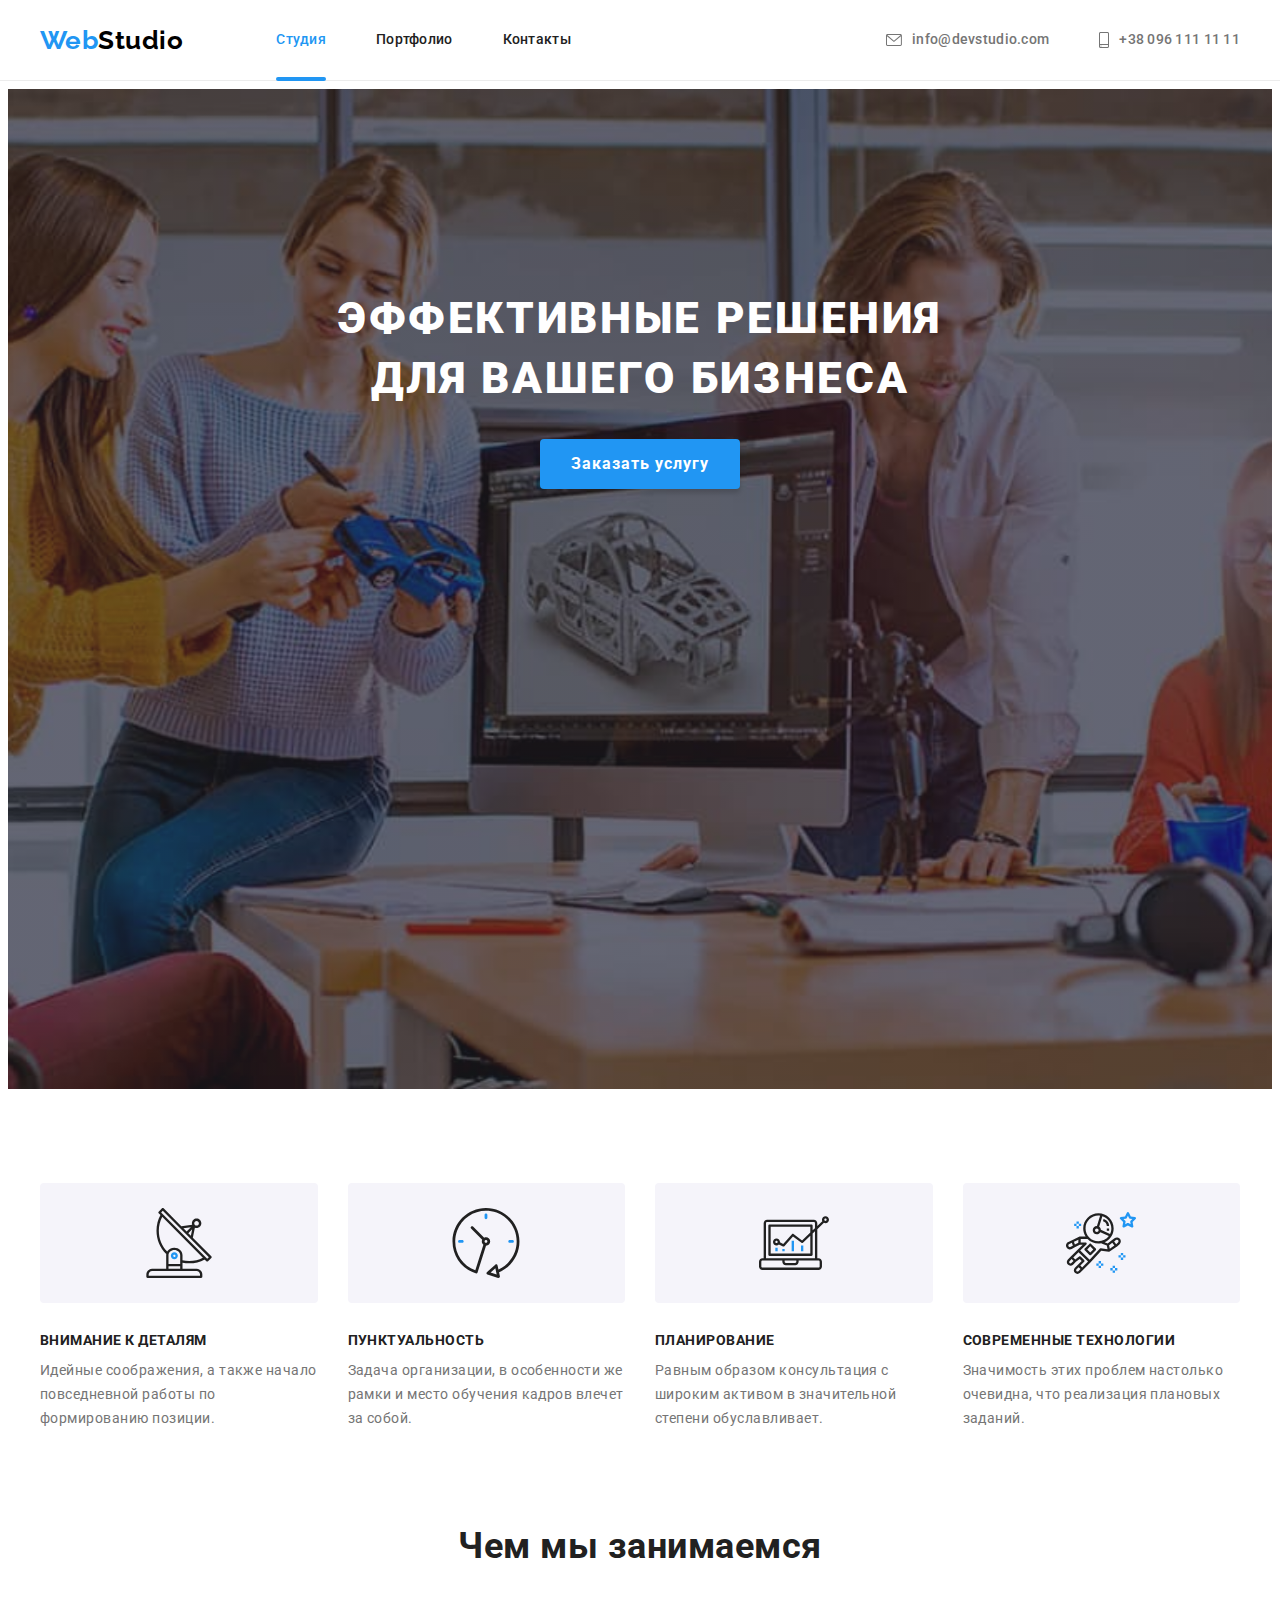
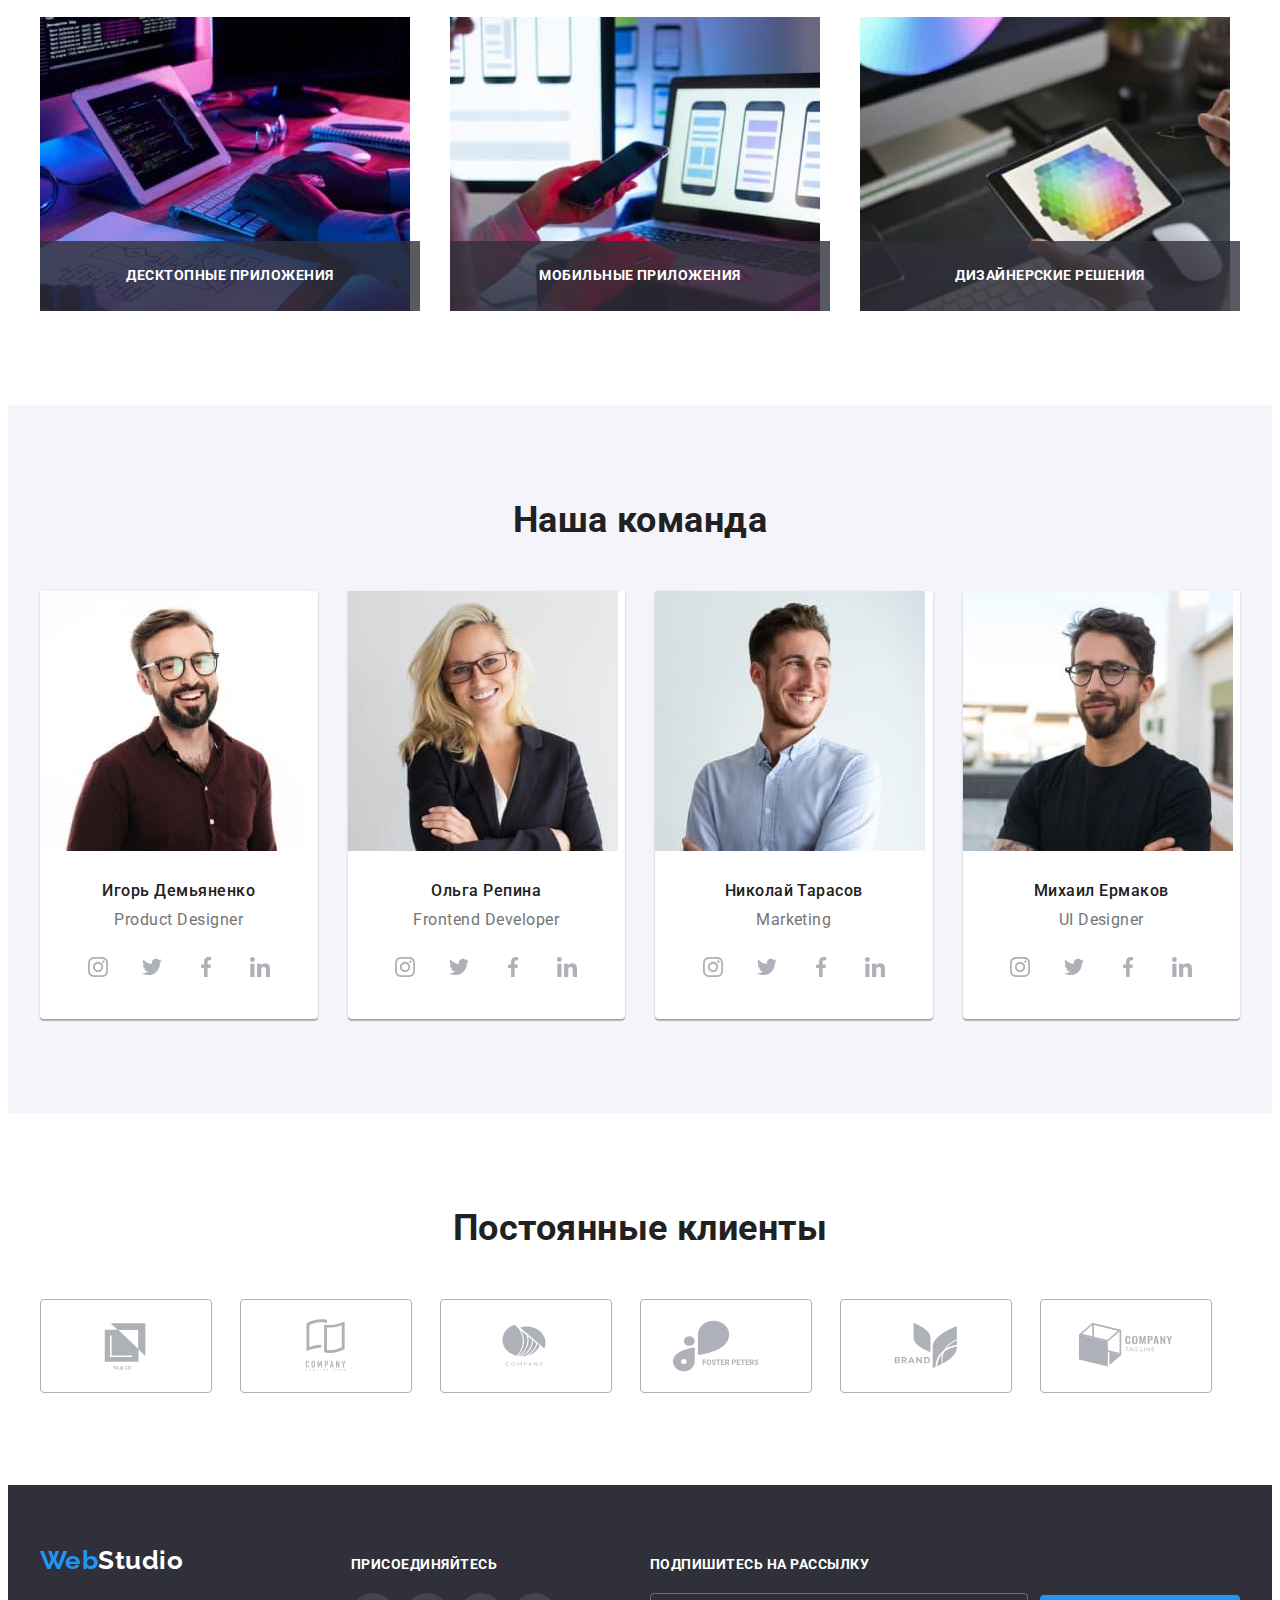
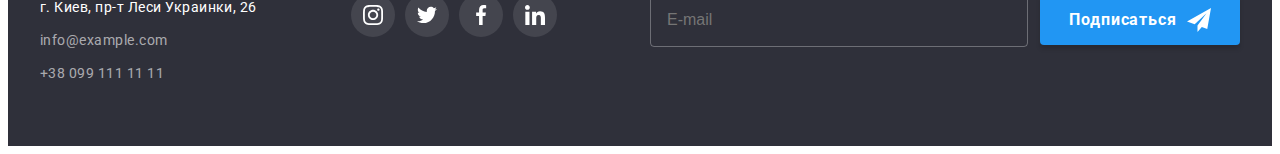
==== index.html @ c867ff80 "Копирует файлы из 6-ого ДЗ" ====
<!DOCTYPE html>
<html lang="ru">
<head>
    <meta charset="UTF-8">
    <meta http-equiv="X-UA-Compatible" content="IE=edge">
    <meta name="viewport" content="width=device-width, initial-scale=1.0">
    <title>WebStudio</title>
    <link href="https://fonts.googleapis.com/css2?family=Raleway:wght@700&family=Roboto:wght@400;500;700;900&display=swap"
        rel="stylesheet">
    <link rel="stylesheet" href="https://cdnjs.cloudflare.com/ajax/libs/modern-normalize/1.1.0/modern-normalize.min.css"
            integrity="sha512-wpPYUAdjBVSE4KJnH1VR1HeZfpl1ub8YT/NKx4PuQ5NmX2tKuGu6U/JRp5y+Y8XG2tV+wKQpNHVUX03MfMFn9Q=="
            crossorigin="anonymous" referrerpolicy="no-referrer">
    <link rel="stylesheet" href="./css/main.min.css">
    <link rel="stylesheet" href="./css/styles.css">
</head>
<body>
    <!-- шапка сайта -->
    <header class="header">
        <div class="header-container container">
        <a href="./index.html" lang="en" class="logo link">Web<span class="header-studio">Studio</span></a>
        <nav class="navigation">
            <ul class="site-nav">
                <li class="site-nav-item"><a href="" class="site-nav-link link current">Студия</a></li>
                <li class="site-nav-item"><a href="./portfolio.html" class="site-nav-link link">Портфолио</a></li>
                <li class="site-nav-item"><a href="" class="site-nav-link link">Контакты</a></li>
            </ul>
        </nav>

        <ul class="contacts">
            <li class="contact-item">
                <a href="mailto:info@devstudio.com" class="contact-link link">
                    <svg class="contact-icon" width="16" height="12px">
                        <use href="./images/icons.svg#icon-envelope"></use>
                    </svg>
                    info@devstudio.com
                </a>
            </li>
            <li class="contact-item">
                <a href="tel:+380961111111" class="contact-link link">
                    <svg class="contact-icon" width="10" height="16">
                        <use href="./images/icons.svg#icon-smartphone"></use>
                    </svg>
                    +38 096 111 11 11
                </a>
            </li>
        </ul>
        </div>
    </header>

    <!-- уникальные данные страницы -->
    <main>
        <section class="hero">
            <div class="hero-flex container">
            <h1 class="hero-title">Эффективные решения для вашего бизнеса</h1>
            <button type="button" class="hero-btn" data-modal-open>Заказать услугу</button>
        </div>
        </section>
        
        <section class="features-section section">
            <div class="container">
            <h2 class="section-title visually-hidden">Особенности</h2>
            <ul class="features">
                <li class="feature-item">
                    <div class="feature-icon">
                    <svg width="70" height="70">
                        <use href="./images/icons.svg#icon-antenna"></use>
                    </svg>
                    </div>
                    <h3 class="feature-title">Внимание к деталям</h3>
                    <p class="feature-desc">Идейные соображения, а также начало повседневной работы по формированию позиции.</p>
                </li>
                <li class="feature-item">
                    <div class="feature-icon">
                    <svg width="70" height="70">
                        <use href="./images/icons.svg#icon-clock"></use>
                    </svg>
                    </div>
                    <h3 class="feature-title">Пунктуальность</h3>
                    <p class="feature-desc">Задача организации, в особенности же рамки и место обучения кадров влечет за собой.</p>
                </li>
                <li class="feature-item">
                    <div class="feature-icon">
                    <svg width="70" height="70">
                        <use href="./images/icons.svg#icon-diagram"></use>
                    </svg>
                    </div>
                    <h3 class="feature-title">Планирование</h3>
                    <p class="feature-desc">Равным образом консультация с широким активом в значительной степени обуславливает.</p>
                </li>
                <li class="feature-item">
                    <div class="feature-icon">
                    <svg width="70" height="70">
                        <use href="./images/icons.svg#icon-astronaut"></use>
                    </svg>
                    </div>
                    <h3 class="feature-title">Современные технологии</h3>
                    <p class="feature-desc">Значимость этих проблем настолько очевидна, что реализация плановых заданий.</p>
                </li>
            </ul>
            </div>
        </section>

        <section class="section">
            <div class="container">
            <h2 class="section-title">Чем мы занимаемся</h2>
            <ul class="works">
                <li class="work-item">
                    <img src="./images/box_1.jpg" alt="Руки на клавиатуре перед планшетом" width="370">
                    <div class="work-label">
                        <h3 class="work-title">Десктопные приложения</h3>
                    </div>
                </li>
                <li class="work-item">
                    <img src="./images/box_2.jpg" alt="В левой руке смартфон, правая рука - на тачпаде ноутбука. На экране ноутбука макеты смартфонов" width="370">
                    <div class="work-label">
                        <h3 class="work-title">Мобильные приложения</h3>
                    </div>
                </li>
                <li class="work-item">
                    <img src="./images/box_3.jpg" alt="В левой руке планшет, в правой маркер, руки находятся над компьютерным столом" width="370">
                    <div class="work-label">
                        <h3 class="work-title">Дизайнерские решения</h3>
                    </div>
                </li>
            </ul>
            </div>
        </section>

        <section class="section team">
            <div class="container">
            <h2 class="section-title">Наша команда</h2>
            <ul class="members">
                <li class="member-item">
                    <img src="./images/team_1.jpg" alt="Мужчина-шатен с бородой и в очках улыбается" width="270" class="member-image">
                    <div class="member-content">
                        <h3 class="member-title">Игорь Демьяненко</h3>
                        <p lang="en" class="member-desc">Product Designer</p>
                        <ul class="member-item-list  social-list">
                            <li class="social-item">
                                <a href="" class="social-link member link">
                                    <svg class="social-icon member" width="20" height="20">
                                        <use href="./images/icons.svg#icon-instagram"></use>
                                    </svg>
                                </a>
                            </li>
                            <li class="social-item">
                                <a href="" class="social-link member link">
                                    <svg class="social-icon member" width="20" height="20">
                                        <use href="./images/icons.svg#icon-twitter"></use>
                                    </svg>
                                </a>
                            </li>
                            <li class="social-item">
                                <a href="" class="social-link member link">
                                    <svg class="social-icon member" width="20" height="20">
                                        <use href="./images/icons.svg#icon-facebook"></use>
                                    </svg>
                                </a>
                            </li>
                            <li class="social-item">
                                <a href="" class="social-link member link">
                                    <svg class="social-icon member" width="20" height="20">
                                        <use href="./images/icons.svg#icon-linkedin"></use>
                                    </svg>
                                </a>
                            </li>
                        </ul>
                    </div>
                </li>
                <li class="member-item">
                    <img src="./images/team_2.jpg" alt="Женщина-блондинка в очках улыбается" width="270" class="member-image">
                    <div class="member-content">
                        <h3 class="member-title">Ольга Репина</h3>
                        <p lang="en" class="member-desc">Frontend Developer</p>
                        <ul class="member-item-list  social-list">
                            <li class="social-item">
                                <a href="" class="social-link member link">
                                    <svg class="social-icon member" width="20" height="20">
                                        <use href="./images/icons.svg#icon-instagram"></use>
                                    </svg>
                                </a>
                            </li>
                            <li class="social-item">
                                <a href="" class="social-link member link">
                                    <svg class="social-icon member" width="20" height="20">
                                        <use href="./images/icons.svg#icon-twitter"></use>
                                    </svg>
                                </a>
                            </li>
                            <li class="social-item">
                                <a href="" class="social-link member link">
                                    <svg class="social-icon member" width="20" height="20">
                                        <use href="./images/icons.svg#icon-facebook"></use>
                                    </svg>
                                </a>
                            </li>
                            <li class="social-item">
                                <a href="" class="social-link member link">
                                    <svg class="social-icon member" width="20" height="20">
                                        <use href="./images/icons.svg#icon-linkedin"></use>
                                    </svg>
                                </a>
                            </li>
                        </ul>
                    </div>
                </li>
                <li class="member-item">
                    <img src="./images/team_3.jpg" alt="Мужчина-шатен улыбается, смотрит в сторону" width="270" class="member-image">
                    <div class="member-content">
                        <h3 class="member-title">Николай Тарасов</h3>
                        <p lang="en" class="member-desc">Marketing</p>
                        <ul class="member-item-list  social-list">
                            <li class="social-item">
                                <a href="" class="social-link member link">
                                    <svg class="social-icon member" width="20" height="20">
                                        <use href="./images/icons.svg#icon-instagram"></use>
                                    </svg>
                                </a>
                            </li>
                            <li class="social-item">
                                <a href="" class="social-link member link">
                                    <svg class="social-icon member" width="20" height="20">
                                        <use href="./images/icons.svg#icon-twitter"></use>
                                    </svg>
                                </a>
                            </li>
                            <li class="social-item">
                                <a href="" class="social-link member link">
                                    <svg class="social-icon member" width="20" height="20">
                                        <use href="./images/icons.svg#icon-facebook"></use>
                                    </svg>
                                </a>
                            </li>
                            <li class="social-item">
                                <a href="" class="social-link member link">
                                    <svg class="social-icon member" width="20" height="20">
                                        <use href="./images/icons.svg#icon-linkedin"></use>
                                    </svg>
                                </a>
                            </li>
                        </ul>
                    </div>
                </li>
                <li class="member-item">
                    <img src="./images/team_4.jpg" alt="Мужчина-брюнет с бородой и в очках улыбается" width="270" class="member-image">
                    <div class="member-content">
                        <h3 class="member-title">Михаил Ермаков</h3>
                        <p lang="en" class="member-desc">UI Designer</p>
                        <ul class="member-item-list  social-list">
                            <li class="social-item">
                                <a href="" class="social-link member link">
                                    <svg class="social-icon member" width="20" height="20">
                                        <use href="./images/icons.svg#icon-instagram"></use>
                                    </svg>
                                </a>
                            </li>
                            <li class="social-item">
                                <a href="" class="social-link member link">
                                    <svg class="social-icon member" width="20" height="20">
                                        <use href="./images/icons.svg#icon-twitter"></use>
                                    </svg>
                                </a>
                            </li>
                            <li class="social-item">
                                <a href="" class="social-link member link">
                                    <svg class="social-icon member" width="20" height="20">
                                        <use href="./images/icons.svg#icon-facebook"></use>
                                    </svg>
                                </a>
                            </li>
                            <li class="social-item">
                                <a href="" class="social-link member link">
                                    <svg class="social-icon member" width="20" height="20">
                                        <use href="./images/icons.svg#icon-linkedin"></use>
                                    </svg>
                                </a>
                            </li>
                        </ul>
                    </div>
                </li>
            </ul>
            </div>
        </section>

        <section class="section">
            <div class="container">
                <h2 class="section-title">Постоянные клиенты</h2>
                <ul class="clients">
                    <li class="client-item">
                        <a href="" class="client-link">
                            <svg class="client-icon" width="106" height="60">
                                <use href="./images/icons.svg#icon-client1"></use>
                            </svg>
                        </a>
                    </li>
                    <li class="client-item">
                        <a href="" class="client-link">
                            <svg class="client-icon" width="106" height="60">
                                <use href="./images/icons.svg#icon-client2"></use>
                            </svg>
                        </a>
                    </li>
                    <li class="client-item">
                        <a href="" class="client-link">
                            <svg class="client-icon" width="106" height="60">
                                <use href="./images/icons.svg#icon-client3"></use>
                            </svg>
                        </a>
                    </li>
                    <li class="client-item">
                        <a href="" class="client-link">
                            <svg class="client-icon" width="106" height="60">
                                <use href="./images/icons.svg#icon-client4"></use>
                            </svg>
                        </a>
                    </li>
                    <li class="client-item">
                        <a href="" class="client-link">
                            <svg class="client-icon" width="106" height="60">
                                <use href="./images/icons.svg#icon-client5"></use>
                            </svg>
                        </a>
                    </li>
                    <li class="client-item">
                        <a href="" class="client-link">
                            <svg class="client-icon" width="106" height="60">
                                <use href="./images/icons.svg#icon-client6"></use>
                            </svg>
                        </a>
                    </li>
    
                 </ul>
             </div>
        </section>
    </main>
    
    <!-- подвал сайта -->
    <footer>
        <div class="footer-container container">
            <div class="footer-block footer-address">
                <a href="./index.html" lang="en" class="logo link">Web<span class="footer-studio">Studio</span></a>
                <address class="address">
                    <ul class="address-list">
                        <li class="address-item"><a href="https://goo.gl/maps/fksLgXk4oVLqper47" class="address-map link">г. Киев, пр-т Леси Украинки, 26</a></li>
                        <li class="address-item"><a href="mailto:info@example.com" class="address-link link">info@example.com</a></li>
                        <li class="address-item"><a href="tel:+380991111111" class="address-link link">+38 099 111 11 11</a></li>
                    </ul>
                </address>
            </div>
            <div class="footer-block footer-social">
                <h3 class="footer-social-title">Присоединяйтесь</h3>
                <ul class="footer-list  social-list">
                    <li class="social-item">
                        <a href="" class="social-link footer link">
                            <svg class="social-icon footer" width="20" height="20">
                                <use href="./images/icons.svg#icon-instagram"></use>
                            </svg>
                        </a>
                    </li>
                    <li class="social-item">
                        <a href="" class="social-link footer link">
                            <svg class="social-icon footer" width="20" height="20">
                                <use href="./images/icons.svg#icon-twitter"></use>
                            </svg>
                        </a>
                    </li>
                    <li class="social-item">
                        <a href="" class="social-link footer link">
                            <svg class="social-icon footer" width="20" height="20">
                                <use href="./images/icons.svg#icon-facebook"></use>
                            </svg>
                        </a>
                    </li>
                    <li class="social-item">
                        <a href="" class="social-link footer link">
                            <svg class="social-icon footer" width="20" height="20">
                                <use href="./images/icons.svg#icon-linkedin"></use>
                            </svg>
                        </a>
                    </li>
                </ul>
            </div>
            <div class="footer-block footer-subscription">
                <h3 class="footer-social-title">Подпишитесь на рассылку</h3>
                <form class="footer-form" autocomplete="off">
                    <div class="form-email">
                        <input
                            type="email" 
                            class="form-input" 
                            name="email"
                            id="email"
                            placeholder="E-mail"
                            pattern="[a-z0-9._%+-]+@[a-z0-9.-]+\.[a-z]{2,}$"
                            title="Пример правильного адреса электронной почты: email@mail.com"
                            required
                        >
                        <label for="email" class="form-label visually-hidden">E-mail</label>
                    </div>
                    <button type="submit" class="subscription-btn">
                        <div class="subscription-data">
                            Подписаться
                            <svg class="subscription-icon footer" width="24" height="24">
                                <use href="./images/icons.svg#icon-send"></use>
                            </svg>
                        </div>
                    </button>
                </form>
            </div>
        </div>
    </footer>

<!-- модальное окно -->
    <div class="backdrop is-hidden" data-modal>
        <div class="modal">
            <button type="button" class="close-btn" data-modal-close>
                <svg class="close-icon" width="18" height="18">
                    <use href="./images/icons.svg#icon-close"></use>
                </svg>
            </button>
            <h3 class="modal-title">Оставьте свои данные, мы вам перезвоним</h3>
            <form class="modal-form" autocomplete="on">
                <div class="modal-field">
                    <input
                        type="text"
                        class="modal-input"
                        name="modal-name"
                        id="modal-name"
                        required
                    >
                    <label for="modal-name" class="modal-label">Имя</label>
                    <svg class="modal-icon" width="18" height="18">
                        <use href="./images/icons.svg#icon-form-person"></use>
                    </svg>
                </div>
                <div class="modal-field">
                    <input
                        type="tel"
                        class="modal-input"
                        name="modal-tel"
                        id="modal-tel"
                        minlength="10"
                        required
                        >
                    <label for="modal-tel" class="modal-label">Телефон</label>
                    <svg class="modal-icon" width="18" height="18">
                        <use href="./images/icons.svg#icon-form-phone"></use>
                    </svg>
                </div>
                <div class="modal-field">
                    <input
                        type="email"
                        class="modal-input"
                        name="modal-email"
                        id="modal-email"
                        pattern="[a-z0-9._%+-]+@[a-z0-9.-]+\.[a-z]{2,}$"
                        title="Пример правильного адреса электронной почты: email@mail.com"
                        required
                        >
                    <label for="modal-email" class="modal-label">Почта</label>
                    <svg class="modal-icon" width="18" height="18">
                        <use href="./images/icons.svg#icon-form-email"></use>
                    </svg>
                </div>
                <div class="modal-field">
                    <textarea
                        class="modal-input comment"
                        name="modal-comment"
                        id="modal-comment"
                        placeholder="Введите текст"
                        ></textarea>
                    <label for="modal-comment" class="modal-label">Комментарий</label>
                </div>
                <div class="modal-agreement">
                    <label for="modal-checkbox" class="modal-checkbox-label">
                        <input
                            type="checkbox"
                            class="modal-checkbox visually-hidden"
                            name="agreement-for-subscription"
                            id="modal-checkbox"
                            value="yes"
                            required
                        >
                        <svg class="modal-checkbox-icon" width="16" height="15">
                            <use href="./images/icons.svg#icon-checkbox"></use>
                        </svg>
                        <p>Соглашаюсь с рассылкой и принимаю <a href="" class="agreement-link">Условия договора</a></p>
                    </label>                   
                </div>
                <button type="submit" class="modal-btn">
                        Отправить
                </button>
            </form>
        </div>
    </div>

<!-- скрипт модального окна -->
    <script src="./js/modal.js"></script>

<!-- скрипт хэдэра -->
    <script>
        const { height: pageHeaderHeight } = document
                .querySelector(".header")
                .getBoundingClientRect();

            document.body.style.paddingTop = `${pageHeaderHeight}px`;
    </script>

<!-- скрипт для форм -->
    <script>
        (() => {
            document
            .querySelector('.js-speaker-form')
            .addEventListener('submit', e => {
                e.preventDefault();

                new FormData(e.currentTarget).forEach((value, name) =>
                console.log(`${name}: ${value}`),
                );
            });
        })();
    </script>
</body>
</html>
---- css/main.min.css ----
.visually-hidden{position:absolute;width:1px;height:1px;margin:-1px;padding:0;overflow:hidden;border:0;clip:rect(0 0 0 0)}
/*# sourceMappingURL=main.min.css.map */
---- css/styles.css ----
:root {
  --primary-text-color: #757575;
  --title-text-color: #212121;
  --accent-color: #2196f3;
  --primary-bg-color: #fff;
  --footer-bg-color: #2f303a;
  --footer-contacts-color: rgba(255, 255, 255, 0.6);
  --logo-studio-header-color: #000;
  --secondary-bg-color: #f5f4fa;
  --border-color: #ececec;
  --border-portfolio: #eeeeee;
  --hero-overlay-color: rgba(47, 48, 58, 0.4);
  --footer-social-bg-color: rgba(255, 255, 255, 0.1);
  --team-social-icon-color: #afb1b8;
  --project-overlay-color: rgba(33, 150, 243, 0.9);
  --work-overlay-color: rgba(47, 48, 58, 0.8);
  --backdrop-color: rgba(0, 0, 0, 0.2);
  --modal-btn-hover: #188ce8;
  --main-margin: 30px;
  --secondary-margin: 50px;
  --main-title-size: 16px;
  --main-text-size: 14px;
  --small-margin: 10px;
  --main-border-radius: 4px;
  --timing-function: cubic-bezier(0.4, 0, 0.2, 1);
}

body {
  padding-top: 80px;
  font-family: "Roboto", sans-serif;
  letter-spacing: 0.03em;
  color: var(--primary-text-color);
  background-color: var(--primary-bg-color);
}

img {
  display: block;
  max-width: 100%;
  height: auto;
}

p,
h1,
h2,
h3,
h4,
h5,
h6 {
  margin: 0;
}

ul {
  margin: 0;
  padding-left: 0;
  list-style: none;
}

input {
  outline: none;
}

/* общие особенности */

.container {
  width: 1200px;
  padding: 0 15px;
  margin: 0 auto;
}

.section {
  padding-top: 94px;
  padding-bottom: 94px;
}

.link {
  text-decoration: none;
  transition: color 250ms var(--timing-function);
}

.link:hover,
.link:focus {
  color: var(--accent-color);
}

/* .visually-hidden {
  position: absolute;
  width: 1px;
  height: 1px;
  margin: -1px;
  padding: 0;
  overflow: hidden;
  border: 0;
  clip: rect(0 0 0 0);
} */

/* шапка */

.header {
  position: fixed;
  z-index: 1;
  width: 100%;
  top: 0;
  left: 0;
  min-height: 80px;
  border-bottom: 1px solid var(--border-color);

  background-color: var(--primary-bg-color);
}

.header-container {
  display: flex;
  align-items: center;
}

/* логотип */

.logo {
  font-family: "Raleway", sans-serif;
  font-weight: 700;
  font-size: 26px;
  line-height: 1.19;
  color: var(--accent-color);
}

.header-studio {
  color: var(--logo-studio-header-color);
}

.footer-studio {
  color: var(--primary-bg-color);
}

/* навигация сайта и контакты в шапке */

.navigation {
  margin-left: 93px;
}

.site-nav {
  display: flex;
  align-items: center;
}

.contacts {
  display: flex;
  align-items: center;
  margin-left: auto;
}

.site-nav-item:not(:last-child),
.contact-item:not(:last-child) {
  margin-right: var(--secondary-margin);
}

.site-nav-link,
.contact-link {
  display: block;
  padding-top: 32px;
  padding-bottom: 32px;

  font-weight: 500;
  font-size: var(--main-text-size);
  line-height: 1.14;
  letter-spacing: 0.02em;
}

.site-nav-link {
  color: var(--title-text-color);

  position: relative;
}

.site-nav-link.current {
  color: var(--accent-color);
}

.site-nav-link.current::after {
  content: "";

  position: absolute;
  left: 0;
  bottom: -1px;

  display: block;
  width: 100%;
  height: 4px;
  background-color: var(--accent-color);
  border-radius: 2px;
}

.contact-link {
  display: flex;
  align-items: center;
  justify-content: center;
  width: 100%;
  height: 100%;
  color: var(--primary-text-color);
}

.contact-icon {
  fill: var(--primary-text-color);
  margin-right: var(--small-margin);
  transition: fill 250ms var(--timing-function);
}

.contact-link:hover .contact-icon,
.contact-link:focus .contact-icon {
  fill: var(--accent-color);
}

/* главная страница */
/* герой */

.hero {
  margin: 0 auto;
  padding-top: 200px;
  padding-bottom: 200px;
  max-width: 1600px;
  min-height: 600px;
  background-image: linear-gradient(
      rgba(47, 48, 58, 0.4),
      rgba(47, 48, 58, 0.4)
    ),
    url("../images/hero-image.jpg");
  background-repeat: no-repeat;
  background-position: center;
  background-size: cover;
  background-color: var(--footer-bg-color);
}

.hero-flex {
  display: flex;
  flex-direction: column;
  align-items: center;
}

.hero-title {
  margin: 0 auto;

  font-weight: 900;
  font-size: 44px;
  line-height: 1.36;
  text-align: center;
  letter-spacing: 0.06em;
  text-transform: uppercase;
  max-width: 696px;

  color: var(--primary-bg-color);
}

.hero-btn,
.subscription-btn,
.modal-btn {
  width: 200px;
  height: var(--secondary-margin);

  font-family: inherit;
  font-weight: 700;
  font-size: var(--main-title-size);
  line-height: 1.87;
  letter-spacing: 0.06em;

  color: var(--primary-bg-color);
  background-color: var(--accent-color);
  border-color: transparent;
  box-shadow: 0px 4px 4px rgba(0, 0, 0, 0.15);
  border-radius: var(--main-border-radius);

  cursor: pointer;
  transition: color 250ms var(--timing-function),
    background-color 250ms var(--timing-function);
}

.hero-btn {
  margin-top: var(--main-margin);
}

.hero-btn:hover,
.hero-btn:focus,
.subscription-btn:hover,
.subscription-btn:focus {
  color: var(--accent-color);
  background-color: var(--primary-bg-color);
}

/* общее в секциях */

.section-title,
.feature-title,
.member-title {
  color: var(--title-text-color);
}

.section-title,
.member-title,
.member-desc {
  text-align: center;
}

.section-title {
  margin-bottom: var(--secondary-margin);

  font-weight: 700;
  font-size: 36px;
  line-height: 1.17;
}

.feature-title,
.work-title,
.footer-social-title {
  font-weight: 700;
  font-size: var(--main-text-size);
  line-height: 1.14;
  text-transform: uppercase;
}

/* секция - особенности */

.features-section {
  padding-bottom: 0px;
}

.features {
  display: flex;
  margin-left: calc(-1 * var(--main-margin));
}

.feature-item {
  flex-basis: calc(100% / 4 - var(--main-margin));
  margin-left: var(--main-margin);
}

.feature-icon {
  display: flex;
  align-items: center;
  justify-content: center;
  height: 120px;
  background-color: var(--secondary-bg-color);
  border-radius: var(--main-border-radius);

  margin-bottom: var(--main-margin);
}

.feature-title {
  margin-bottom: var(--small-margin);
}

.feature-desc,
.modal-checkbox-label {
  font-size: var(--main-text-size);
  line-height: 1.71;
}

/* секция - работа */

.works {
  display: flex;
  margin-left: calc(-1 * var(--main-margin));
}

.work-item {
  position: relative;
  overflow: hidden;
  flex-basis: calc(100% / 3 - var(--main-margin));
  margin-left: var(--main-margin);
}

.work-label {
  display: flex;
  align-items: center;
  justify-content: center;
  position: absolute;
  bottom: 0;

  width: 100%;
  height: 70px;
  background-color: var(--work-overlay-color);
}

.work-title {
  color: var(--primary-bg-color);
}

/* секция - команда*/

.team {
  background-color: var(--secondary-bg-color);
}

.members {
  display: flex;
  margin-left: calc(-1 * var(--main-margin));
}

.member-item {
  flex-basis: calc(100% / 4 - var(--main-margin));
  margin-left: var(--main-margin);

  background-color: var(--primary-bg-color);
  box-shadow: 0px 1px 3px rgba(0, 0, 0, 0.12), 0px 1px 1px rgba(0, 0, 0, 0.14),
    0px 2px 1px rgba(0, 0, 0, 0.2);
  border-radius: 0px 0px 4px 4px;
}

.member-content {
  padding-top: var(--main-margin);
  padding-bottom: var(--main-margin);
}

.member-title,
.member-desc {
  font-size: var(--main-title-size);
  line-height: 1.19;
}

.member-title {
  margin-bottom: var(--small-margin);
  font-weight: 500;
}

.member-desc {
  margin-bottom: 16px;
}

/* Иконки на соц.сети - команда и футер */

.social-list {
  display: flex;
  justify-content: center;
}

.social-item {
  width: 44px;
  height: 44px;
}

.social-item:not(:first-child) {
  margin-left: var(--small-margin);
}

.social-link {
  display: flex;
  align-items: center;
  justify-content: center;
  width: 100%;
  height: 100%;
  border-radius: 50%;
  transition: background-color 250ms var(--timing-function);
}

.social-link.member {
  background-color: var(--primary-bg-color);
}

.social-icon.member {
  fill: var(--team-social-icon-color);
  transition: fill 250ms var(--timing-function);
}

.social-link.member:hover .social-icon,
.social-link.member:focus .social-icon {
  fill: var(--primary-bg-color);
}

.social-link.footer {
  background-color: var(--footer-social-bg-color);
}

.social-icon.footer {
  fill: var(--primary-bg-color);
}

.social-link:hover,
.social-link:focus {
  background-color: var(--accent-color);
}

/* секция - постоянные клиенты */

.clients {
  display: flex;
}

.client-item {
  width: 170px;
  height: 92px;
}

.client-item:not(:first-child) {
  margin-left: var(--main-margin);
}

.client-link {
  display: flex;
  align-items: center;
  justify-content: center;
  width: 100%;
  height: 100%;
  border: 1px solid var(--team-social-icon-color);
  border-radius: var(--main-border-radius);
  transition: border-color 250ms var(--timing-function);
}

.client-link:hover,
.client-link:focus {
  border-color: var(--accent-color);
}

.client-icon {
  fill: var(--team-social-icon-color);
  transition: fill 250ms var(--timing-function);
}

.client-link:hover .client-icon,
.client-link:focus .client-icon {
  fill: var(--accent-color);
}

/* страница - портфолио */
.filters {
  display: flex;
  justify-content: center;
  align-items: center;
  margin-bottom: var(--secondary-margin);
}

.filter-item:not(:first-child) {
  margin-left: 8px;
}

.filter-btn {
  padding: 6px 22px;

  font-family: inherit;
  font-weight: 500;
  font-size: var(--main-title-size);
  line-height: 1.62;
  letter-spacing: 0.03em;

  color: var(--title-text-color);
  background-color: var(--secondary-bg-color);
  border-color: transparent;
  border-radius: var(--main-border-radius);

  cursor: pointer;
  transition: color 250ms var(--timing-function),
    background-color 250ms var(--timing-function),
    box-shadow 250ms var(--timing-function);
}

.filter-btn:hover,
.filter-btn:focus {
  color: var(--primary-bg-color);
  background-color: var(--accent-color);
  box-shadow: 0px 3px 1px rgba(0, 0, 0, 0.1), 0px 1px 2px rgba(0, 0, 0, 0.08),
    0px 2px 2px rgba(0, 0, 0, 0.12);
}

.projects {
  display: flex;
  flex-wrap: wrap;

  margin-top: calc(-1 * var(--main-margin));
  margin-left: calc(-1 * var(--main-margin));
}

.project-item {
  flex-basis: calc(100% / 3 - var(--main-margin));
  margin-top: var(--main-margin);
  margin-left: var(--main-margin);
}

.project-link {
  display: block;
  transition: box-shadow 250ms var(--timing-function);
}

.project-link:hover,
.project-link:focus {
  box-shadow: 0px 1px 1px rgba(0, 0, 0, 0.12), 0px 4px 4px rgba(0, 0, 0, 0.06),
    1px 4px 6px rgba(0, 0, 0, 0.16);
}

.project-thumb {
  position: relative;
  overflow: hidden;
}

.project-overlay {
  position: absolute;
  top: 0;
  bottom: 0;

  width: 100%;
  height: 100%;
  background-color: var(--project-overlay-color);
  transform: translateY(100%);

  transition: transform 250ms var(--timing-function);
}

.project-link:hover .project-overlay,
.project-link:focus .project-overlay {
  transform: translateY(0);
}

.project-overlay-text {
  padding: 63px 24px;
  font-size: 18px;
  line-height: 1.56;

  color: var(--primary-bg-color);
}

.project-content {
  padding: 20px 24px;
  border-right: 1px solid var(--border-portfolio);
  border-left: 1px solid var(--border-portfolio);
  border-bottom: 1px solid var(--border-portfolio);
}

.project-title {
  margin-bottom: 4px;

  font-weight: 700;
  font-size: 18px;
  line-height: 2;
  letter-spacing: 0.06em;

  color: var(--title-text-color);
}

.project-desc {
  font-size: var(--main-title-size);
  line-height: 1.87;

  color: var(--primary-text-color);
}

/* подвал сайта */

footer {
  padding-top: 60px;
  padding-bottom: 60px;

  background-color: var(--footer-bg-color);
}

.footer-container {
  display: flex;
  align-items: baseline;
}

.footer-address {
  flex-grow: 1;
}

.footer-block:nth-child(2) {
  margin-right: 93px;
  margin-left: 70px;
}

.address {
  margin-top: 20px;
}

.address-list {
  font-style: normal;
  font-size: var(--main-text-size);
  line-height: 1.71;
}

.address-item:not(:last-child) {
  margin-bottom: 9px;
}

.address-map {
  color: var(--primary-bg-color);
}

.address-link {
  color: var(--footer-contacts-color);
}

.footer-social-title {
  margin-bottom: 20px;
  color: var(--primary-bg-color);
}

.footer-form {
  display: flex;
  align-items: center;
  margin-top: 20px;
}

.form-email {
  margin-right: 12px;
}

.form-input {
  height: 50px;
  width: 358px;

  font-size: var(--main-title-size);
  line-height: 1.25;
  color: var(--footer-contacts-color);

  padding-left: 16px;

  background-color: transparent;
  border: 1px solid rgba(255, 255, 255, 0.3);
  border-radius: 4px;
}

.subscription-data {
  right: 28px;
  display: flex;
  align-items: center;
  justify-content: center;
}

.subscription-icon {
  margin-left: 10px;
  fill: var(--primary-bg-color);

  transition: fill 250ms var(--timing-function);
}

.subscription-btn:hover .subscription-icon,
.subscription-btn:focus .subscription-icon {
  fill: var(--accent-color);
}

/* модальное окно */

.backdrop {
  position: fixed;
  z-index: 1;
  top: 0;
  left: 0;
  width: 100vw;
  height: 100vh;

  background-color: var(--backdrop-color);
  opacity: 1;
  transition: opacity 250ms var(--timing-function),
    visibility 250ms var(--timing-function);
}

.modal {
  position: absolute;
  top: 50%;
  left: 50%;
  transform: translate(-50%, -50%) scale(1);
  transition: transform 250ms var(--timing-function),
    opacity 250ms var(--timing-function);

  min-width: 528px;
  min-height: 581px;
  padding: 40px 40px;

  background-color: var(--primary-bg-color);
  box-shadow: 0px 1px 3px rgba(0, 0, 0, 0.12), 0px 1px 1px rgba(0, 0, 0, 0.14),
    0px 2px 1px rgba(0, 0, 0, 0.2);
  border-radius: 4px;
}

.backdrop.is-hidden {
  opacity: 0;
  visibility: hidden;
  pointer-events: none;
}

.backdrop.is-hidden .modal {
  transform: translate(-50%, -50%) scale(0.9);
  opacity: 0;
}

.close-btn {
  position: absolute;
  display: flex;
  align-items: center;
  justify-content: center;

  top: 8px;
  right: 8px;
  border-radius: 50%;
  width: 30px;
  height: 30px;

  background-color: transparent;
  border: 1px solid rgba(0, 0, 0, 0.1);
  cursor: pointer;

  transition: fill 250ms var(--timing-function);
}

.close-btn:hover,
.close-btn:focus {
  fill: var(--accent-color);
}

/* форма модального окна */

.modal-title {
  font-size: 20px;
  font-weight: bold;
  line-height: 1.15;

  text-align: center;
  margin-bottom: 12px;

  color: var(--title-text-color);
}

.modal-field {
  display: flex;
  flex-direction: column-reverse;

  position: relative;
}

.modal-field:not(:nth-child(4)) {
  margin-bottom: 10px;
}

.modal-field:nth-child(4) {
  margin-bottom: 20px;
}

.modal-label {
  font-size: 12px;
  letter-spacing: 0.01em;
  line-height: 1.17;

  margin-bottom: 4px;
}

.modal-input {
  width: 100%;
  height: 40px;
  padding: 11px 12px 11px 42px;

  color: var(--title-text-color);
  font-size: var(--main-text-size);
  line-height: 1.14;
  letter-spacing: 0.01em;

  border: 1px solid rgba(33, 33, 33, 0.2);
  border-radius: 4px;

  transition: border-color 250ms var(--timing-function);
}

.modal-input.comment {
  height: 120px;
  padding: 12px 16px;

  outline: none;
  resize: none;
}

.modal-input.comment::placeholder {
  color: rgba(117, 117, 117, 0.5);
}

.modal-icon {
  position: absolute;
  fill: var(--title-text-color);
  left: 12px;
  top: 50%;

  transition: fill 250ms var(--timing-function);
}

.modal-input:focus {
  border-color: var(--accent-color);
}

.modal-input:focus ~ .modal-icon {
  fill: var(--accent-color);
}

.modal-agreement {
  margin-bottom: 30px;
}

.modal-checkbox:checked ~ .modal-checkbox-icon {
  background-color: var(--accent-color);
  border-color: var(--accent-color);
}

.modal-checkbox-label {
  display: flex;
  align-items: center;
  justify-content: center;
}

.modal-checkbox-icon {
  margin-right: 8px;

  border: 2px solid var(--title-text-color);
  border-radius: 2px;

  transition: background-color 250ms var(--timing-function),
    border-color 250ms var(--timing-function);
}

.agreement-link {
  color: var(--accent-color);
}

.modal-btn {
  display: block;
  margin: 0 auto;
}

.modal-btn:hover,
.modal-btn:focus {
  color: var(--primary-bg-color);
  background-color: var(--modal-btn-hover);
}
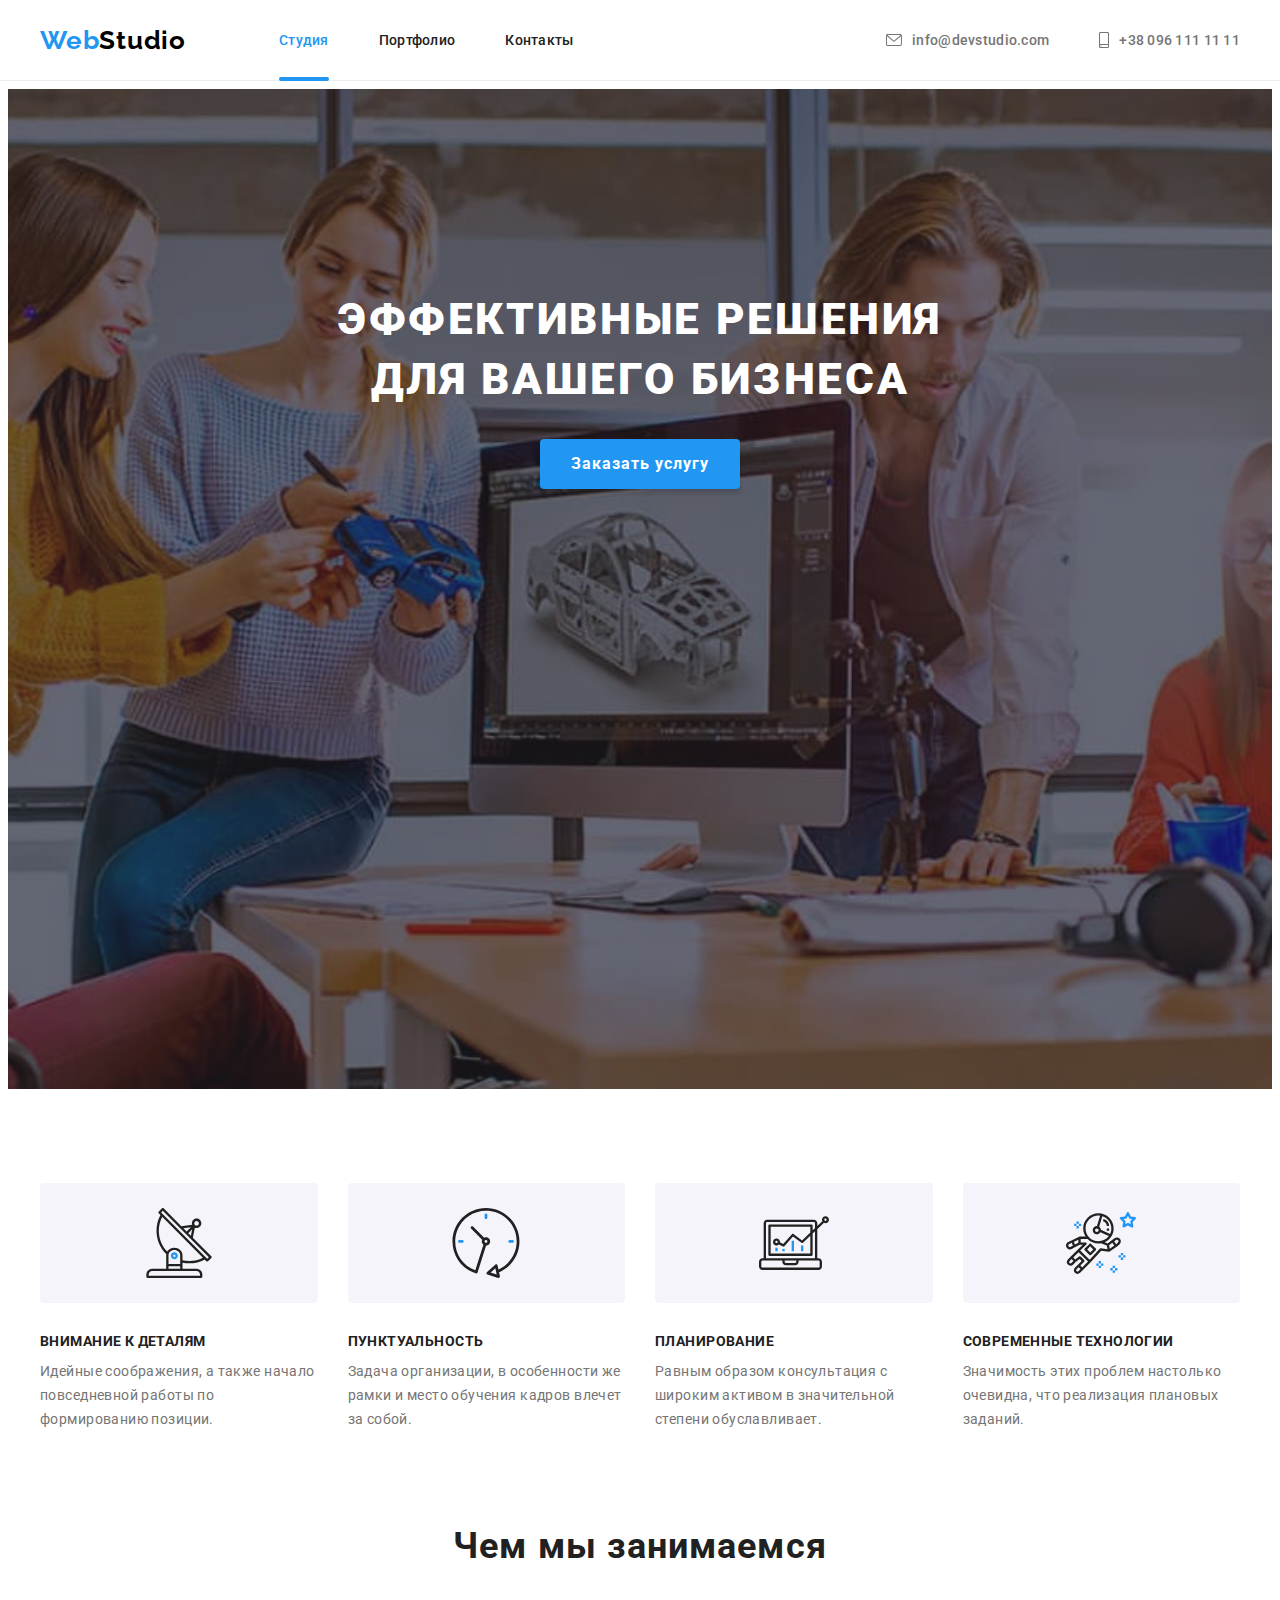
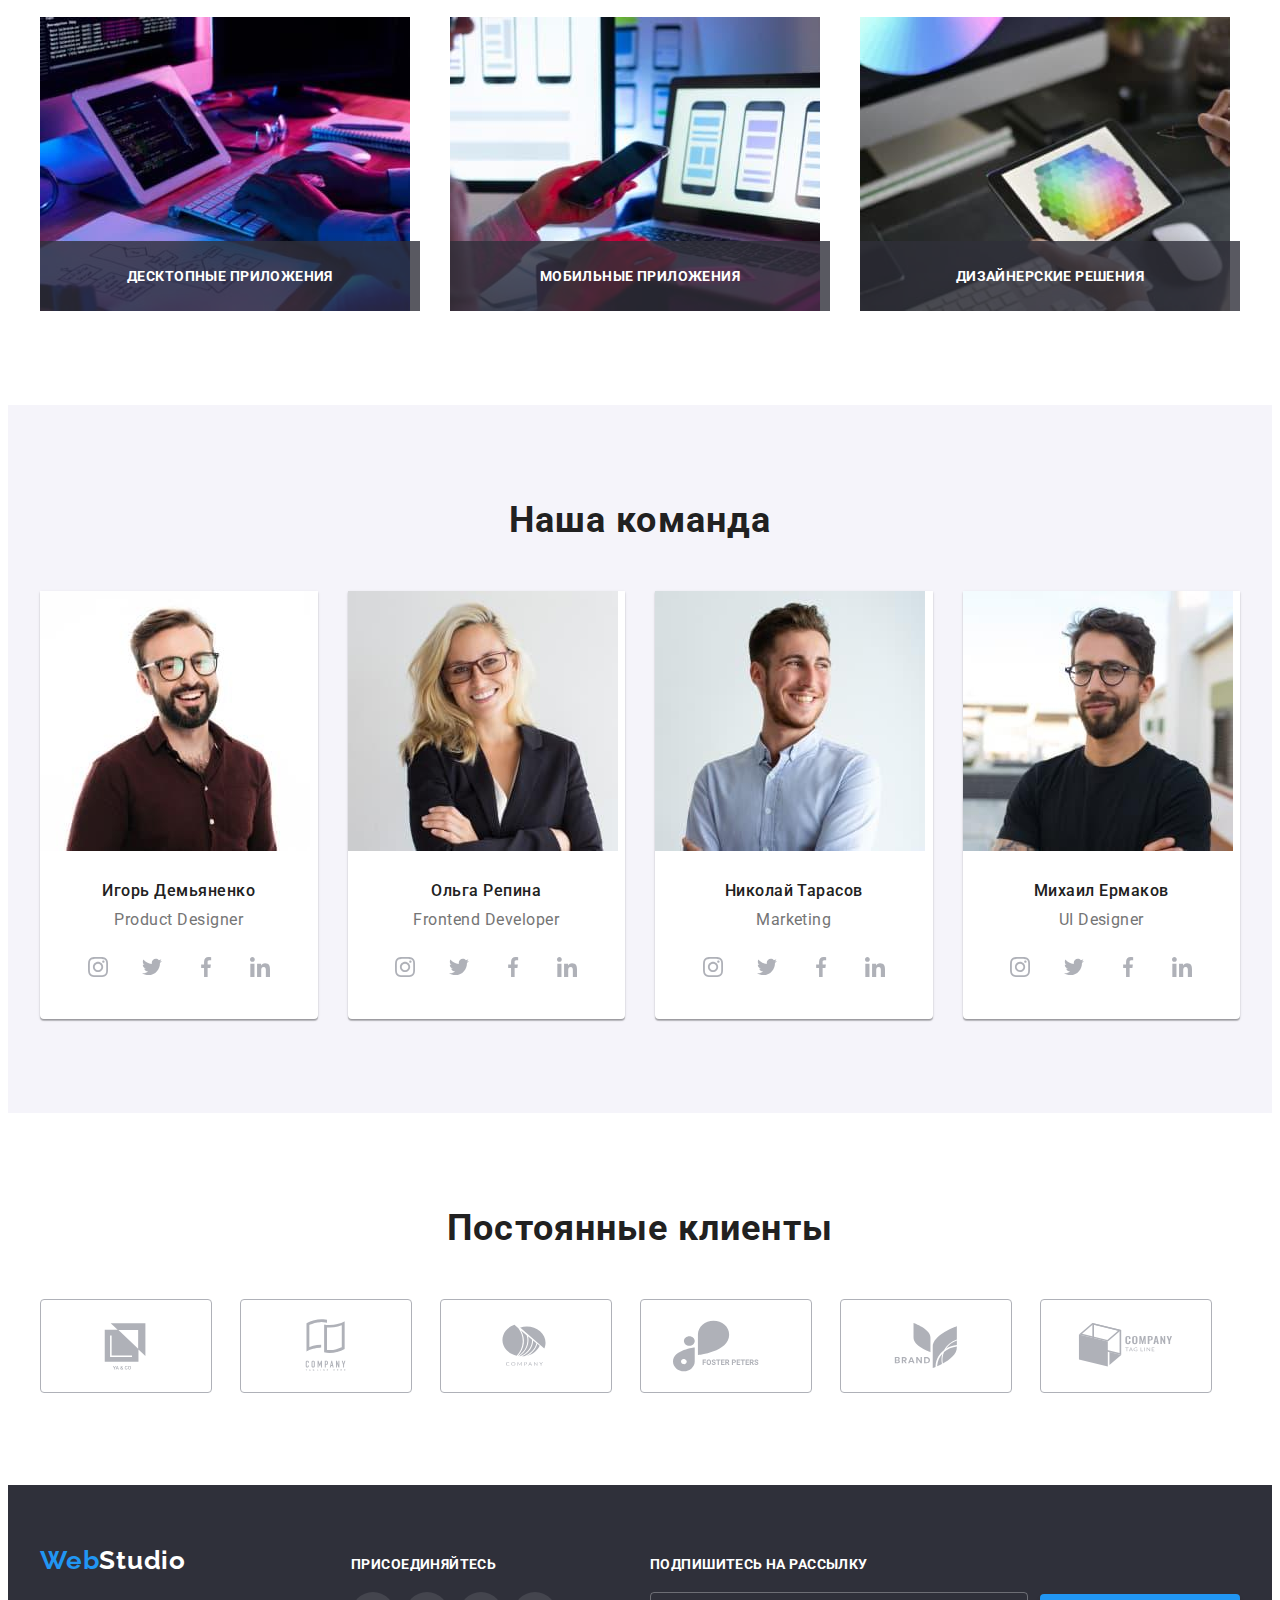
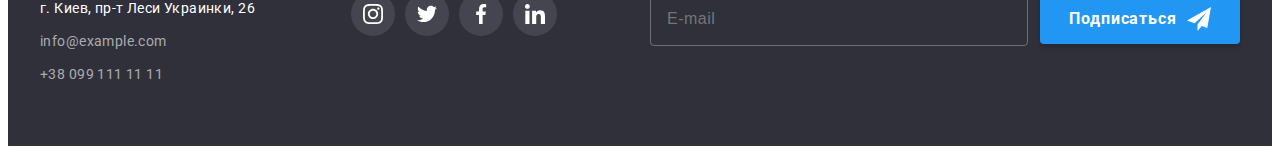
==== commit 7c07a172: "Редактирует названия классов для списков" ====
--- a/index.html
+++ b/index.html
@@ -11,33 +11,32 @@
             integrity="sha512-wpPYUAdjBVSE4KJnH1VR1HeZfpl1ub8YT/NKx4PuQ5NmX2tKuGu6U/JRp5y+Y8XG2tV+wKQpNHVUX03MfMFn9Q=="
             crossorigin="anonymous" referrerpolicy="no-referrer">
     <link rel="stylesheet" href="./css/main.min.css">
-    <link rel="stylesheet" href="./css/styles.css">
 </head>
 <body>
     <!-- шапка сайта -->
     <header class="header">
-        <div class="header-container container">
-        <a href="./index.html" lang="en" class="logo link">Web<span class="header-studio">Studio</span></a>
-        <nav class="navigation">
+        <div class="header__container">
+        <a href="./index.html" lang="en" class="logo">Web<span class="logo__studio_header">Studio</span></a>
+        <nav>
             <ul class="site-nav">
-                <li class="site-nav-item"><a href="" class="site-nav-link link current">Студия</a></li>
-                <li class="site-nav-item"><a href="./portfolio.html" class="site-nav-link link">Портфолио</a></li>
-                <li class="site-nav-item"><a href="" class="site-nav-link link">Контакты</a></li>
+                <li class="site-nav__item"><a href="" class="site-nav__link site-nav__link_current">Студия</a></li>
+                <li class="site-nav__item"><a href="./portfolio.html" class="site-nav__link">Портфолио</a></li>
+                <li class="site-nav__item"><a href="" class="site-nav__link">Контакты</a></li>
             </ul>
         </nav>
 
         <ul class="contacts">
-            <li class="contact-item">
-                <a href="mailto:info@devstudio.com" class="contact-link link">
-                    <svg class="contact-icon" width="16" height="12px">
+            <li class="contacts__item">
+                <a href="mailto:info@devstudio.com" class="contacts__link">
+                    <svg class="contacts__icon" width="16" height="12px">
                         <use href="./images/icons.svg#icon-envelope"></use>
                     </svg>
                     info@devstudio.com
                 </a>
             </li>
-            <li class="contact-item">
-                <a href="tel:+380961111111" class="contact-link link">
-                    <svg class="contact-icon" width="10" height="16">
+            <li class="contacts__item">
+                <a href="tel:+380961111111" class="contacts__link">
+                    <svg class="contacts__icon" width="10" height="16">
                         <use href="./images/icons.svg#icon-smartphone"></use>
                     </svg>
                     +38 096 111 11 11
@@ -50,116 +49,116 @@
     <!-- уникальные данные страницы -->
     <main>
         <section class="hero">
-            <div class="hero-flex container">
-            <h1 class="hero-title">Эффективные решения для вашего бизнеса</h1>
-            <button type="button" class="hero-btn" data-modal-open>Заказать услугу</button>
+            <div class="hero__container">
+            <h1 class="hero__title">Эффективные решения для вашего бизнеса</h1>
+            <button type="button" class="hero__button" data-modal-open>Заказать услугу</button>
         </div>
         </section>
         
-        <section class="features-section section">
-            <div class="container">
-            <h2 class="section-title visually-hidden">Особенности</h2>
-            <ul class="features">
-                <li class="feature-item">
-                    <div class="feature-icon">
+        <section class="features">
+            <div class="features__container">
+            <h2 class="features__title visually-hidden">Особенности</h2>
+            <ul class="features-list">
+                <li class="features-list__item">
+                    <div class="features-list__icon">
                     <svg width="70" height="70">
                         <use href="./images/icons.svg#icon-antenna"></use>
                     </svg>
                     </div>
-                    <h3 class="feature-title">Внимание к деталям</h3>
-                    <p class="feature-desc">Идейные соображения, а также начало повседневной работы по формированию позиции.</p>
-                </li>
-                <li class="feature-item">
-                    <div class="feature-icon">
+                    <h3 class="features-list__name">Внимание к деталям</h3>
+                    <p class="features-list__desc">Идейные соображения, а также начало повседневной работы по формированию позиции.</p>
+                </li>
+                <li class="features-list__item">
+                    <div class="features-list__icon">
                     <svg width="70" height="70">
                         <use href="./images/icons.svg#icon-clock"></use>
                     </svg>
                     </div>
-                    <h3 class="feature-title">Пунктуальность</h3>
-                    <p class="feature-desc">Задача организации, в особенности же рамки и место обучения кадров влечет за собой.</p>
-                </li>
-                <li class="feature-item">
-                    <div class="feature-icon">
+                    <h3 class="features-list__name">Пунктуальность</h3>
+                    <p class="features-list__desc">Задача организации, в особенности же рамки и место обучения кадров влечет за собой.</p>
+                </li>
+                <li class="features-list__item">
+                    <div class="features-list__icon">
                     <svg width="70" height="70">
                         <use href="./images/icons.svg#icon-diagram"></use>
                     </svg>
                     </div>
-                    <h3 class="feature-title">Планирование</h3>
-                    <p class="feature-desc">Равным образом консультация с широким активом в значительной степени обуславливает.</p>
-                </li>
-                <li class="feature-item">
-                    <div class="feature-icon">
+                    <h3 class="features-list__name">Планирование</h3>
+                    <p class="features-list__desc">Равным образом консультация с широким активом в значительной степени обуславливает.</p>
+                </li>
+                <li class="features-list__item">
+                    <div class="features-list__icon">
                     <svg width="70" height="70">
                         <use href="./images/icons.svg#icon-astronaut"></use>
                     </svg>
                     </div>
-                    <h3 class="feature-title">Современные технологии</h3>
-                    <p class="feature-desc">Значимость этих проблем настолько очевидна, что реализация плановых заданий.</p>
+                    <h3 class="features-list__name">Современные технологии</h3>
+                    <p class="features-list__desc">Значимость этих проблем настолько очевидна, что реализация плановых заданий.</p>
                 </li>
             </ul>
             </div>
         </section>
 
-        <section class="section">
-            <div class="container">
-            <h2 class="section-title">Чем мы занимаемся</h2>
-            <ul class="works">
-                <li class="work-item">
+        <section class="works">
+            <div class="works__container">
+            <h2 class="works__title">Чем мы занимаемся</h2>
+            <ul class="works-list">
+                <li class="works-list__item">
                     <img src="./images/box_1.jpg" alt="Руки на клавиатуре перед планшетом" width="370">
-                    <div class="work-label">
-                        <h3 class="work-title">Десктопные приложения</h3>
-                    </div>
-                </li>
-                <li class="work-item">
+                    <div class="works-list__label">
+                        <h3 class="works-list__name">Десктопные приложения</h3>
+                    </div>
+                </li>
+                <li class="works-list__item">
                     <img src="./images/box_2.jpg" alt="В левой руке смартфон, правая рука - на тачпаде ноутбука. На экране ноутбука макеты смартфонов" width="370">
-                    <div class="work-label">
-                        <h3 class="work-title">Мобильные приложения</h3>
-                    </div>
-                </li>
-                <li class="work-item">
+                    <div class="works-list__label">
+                        <h3 class="works-list__name">Мобильные приложения</h3>
+                    </div>
+                </li>
+                <li class="works-list__item">
                     <img src="./images/box_3.jpg" alt="В левой руке планшет, в правой маркер, руки находятся над компьютерным столом" width="370">
-                    <div class="work-label">
-                        <h3 class="work-title">Дизайнерские решения</h3>
+                    <div class="works-list__label">
+                        <h3 class="works-list__name">Дизайнерские решения</h3>
                     </div>
                 </li>
             </ul>
             </div>
         </section>
 
-        <section class="section team">
-            <div class="container">
-            <h2 class="section-title">Наша команда</h2>
-            <ul class="members">
-                <li class="member-item">
+        <section class="team">
+            <div class="team__container">
+            <h2 class="team__title">Наша команда</h2>
+            <ul class="team-list">
+                <li class="team-list__item">
                     <img src="./images/team_1.jpg" alt="Мужчина-шатен с бородой и в очках улыбается" width="270" class="member-image">
-                    <div class="member-content">
-                        <h3 class="member-title">Игорь Демьяненко</h3>
-                        <p lang="en" class="member-desc">Product Designer</p>
-                        <ul class="member-item-list  social-list">
-                            <li class="social-item">
-                                <a href="" class="social-link member link">
-                                    <svg class="social-icon member" width="20" height="20">
+                    <div class="team-list__content">
+                        <h3 class="team-list__name">Игорь Демьяненко</h3>
+                        <p lang="en" class="team-list__desc">Product Designer</p>
+                        <ul class="socials team-list__socials">
+                            <li class="socials__item">
+                                <a href="" class="socials__link">
+                                    <svg class="socials__icon" width="20" height="20">
                                         <use href="./images/icons.svg#icon-instagram"></use>
                                     </svg>
                                 </a>
                             </li>
-                            <li class="social-item">
-                                <a href="" class="social-link member link">
-                                    <svg class="social-icon member" width="20" height="20">
+                            <li class="socials__item">
+                                <a href="" class="socials__link">
+                                    <svg class="socials__icon" width="20" height="20">
                                         <use href="./images/icons.svg#icon-twitter"></use>
                                     </svg>
                                 </a>
                             </li>
-                            <li class="social-item">
-                                <a href="" class="social-link member link">
-                                    <svg class="social-icon member" width="20" height="20">
+                            <li class="socials__item">
+                                <a href="" class="socials__link">
+                                    <svg class="socials__icon" width="20" height="20">
                                         <use href="./images/icons.svg#icon-facebook"></use>
                                     </svg>
                                 </a>
                             </li>
-                            <li class="social-item">
-                                <a href="" class="social-link member link">
-                                    <svg class="social-icon member" width="20" height="20">
+                            <li class="socials__item">
+                                <a href="" class="socials__link">
+                                    <svg class="socials__icon" width="20" height="20">
                                         <use href="./images/icons.svg#icon-linkedin"></use>
                                     </svg>
                                 </a>
@@ -167,36 +166,36 @@
                         </ul>
                     </div>
                 </li>
-                <li class="member-item">
+                <li class="team-list__item">
                     <img src="./images/team_2.jpg" alt="Женщина-блондинка в очках улыбается" width="270" class="member-image">
-                    <div class="member-content">
-                        <h3 class="member-title">Ольга Репина</h3>
-                        <p lang="en" class="member-desc">Frontend Developer</p>
-                        <ul class="member-item-list  social-list">
-                            <li class="social-item">
-                                <a href="" class="social-link member link">
-                                    <svg class="social-icon member" width="20" height="20">
+                    <div class="team-list__content">
+                        <h3 class="team-list__name">Ольга Репина</h3>
+                        <p lang="en" class="team-list__desc">Frontend Developer</p>
+                        <ul class="socials team-list__socials">
+                            <li class="socials__item">
+                                <a href="" class="socials__link">
+                                    <svg class="socials__icon" width="20" height="20">
                                         <use href="./images/icons.svg#icon-instagram"></use>
                                     </svg>
                                 </a>
                             </li>
-                            <li class="social-item">
-                                <a href="" class="social-link member link">
-                                    <svg class="social-icon member" width="20" height="20">
+                            <li class="socials__item">
+                                <a href="" class="socials__link">
+                                    <svg class="socials__icon" width="20" height="20">
                                         <use href="./images/icons.svg#icon-twitter"></use>
                                     </svg>
                                 </a>
                             </li>
-                            <li class="social-item">
-                                <a href="" class="social-link member link">
-                                    <svg class="social-icon member" width="20" height="20">
+                            <li class="socials__item">
+                                <a href="" class="socials__link">
+                                    <svg class="socials__icon" width="20" height="20">
                                         <use href="./images/icons.svg#icon-facebook"></use>
                                     </svg>
                                 </a>
                             </li>
-                            <li class="social-item">
-                                <a href="" class="social-link member link">
-                                    <svg class="social-icon member" width="20" height="20">
+                            <li class="socials__item">
+                                <a href="" class="socials__link">
+                                    <svg class="socials__icon" width="20" height="20">
                                         <use href="./images/icons.svg#icon-linkedin"></use>
                                     </svg>
                                 </a>
@@ -204,36 +203,36 @@
                         </ul>
                     </div>
                 </li>
-                <li class="member-item">
+                <li class="team-list__item">
                     <img src="./images/team_3.jpg" alt="Мужчина-шатен улыбается, смотрит в сторону" width="270" class="member-image">
-                    <div class="member-content">
-                        <h3 class="member-title">Николай Тарасов</h3>
-                        <p lang="en" class="member-desc">Marketing</p>
-                        <ul class="member-item-list  social-list">
-                            <li class="social-item">
-                                <a href="" class="social-link member link">
-                                    <svg class="social-icon member" width="20" height="20">
+                    <div class="team-list__content">
+                        <h3 class="team-list__name">Николай Тарасов</h3>
+                        <p lang="en" class="team-list__desc">Marketing</p>
+                        <ul class="socials team-list__socials">
+                            <li class="socials__item">
+                                <a href="" class="socials__link">
+                                    <svg class="socials__icon" width="20" height="20">
                                         <use href="./images/icons.svg#icon-instagram"></use>
                                     </svg>
                                 </a>
                             </li>
-                            <li class="social-item">
-                                <a href="" class="social-link member link">
-                                    <svg class="social-icon member" width="20" height="20">
+                            <li class="socials__item">
+                                <a href="" class="socials__link">
+                                    <svg class="socials__icon" width="20" height="20">
                                         <use href="./images/icons.svg#icon-twitter"></use>
                                     </svg>
                                 </a>
                             </li>
-                            <li class="social-item">
-                                <a href="" class="social-link member link">
-                                    <svg class="social-icon member" width="20" height="20">
+                            <li class="socials__item">
+                                <a href="" class="socials__link">
+                                    <svg class="socials__icon" width="20" height="20">
                                         <use href="./images/icons.svg#icon-facebook"></use>
                                     </svg>
                                 </a>
                             </li>
-                            <li class="social-item">
-                                <a href="" class="social-link member link">
-                                    <svg class="social-icon member" width="20" height="20">
+                            <li class="socials__item">
+                                <a href="" class="socials__link">
+                                    <svg class="socials__icon" width="20" height="20">
                                         <use href="./images/icons.svg#icon-linkedin"></use>
                                     </svg>
                                 </a>
@@ -241,36 +240,36 @@
                         </ul>
                     </div>
                 </li>
-                <li class="member-item">
+                <li class="team-list__item">
                     <img src="./images/team_4.jpg" alt="Мужчина-брюнет с бородой и в очках улыбается" width="270" class="member-image">
-                    <div class="member-content">
-                        <h3 class="member-title">Михаил Ермаков</h3>
-                        <p lang="en" class="member-desc">UI Designer</p>
-                        <ul class="member-item-list  social-list">
-                            <li class="social-item">
-                                <a href="" class="social-link member link">
-                                    <svg class="social-icon member" width="20" height="20">
+                    <div class="team-list__content">
+                        <h3 class="team-list__name">Михаил Ермаков</h3>
+                        <p lang="en" class="team-list__desc">UI Designer</p>
+                        <ul class="socials team-list__socials">
+                            <li class="socials__item">
+                                <a href="" class="socials__link">
+                                    <svg class="socials__icon" width="20" height="20">
                                         <use href="./images/icons.svg#icon-instagram"></use>
                                     </svg>
                                 </a>
                             </li>
-                            <li class="social-item">
-                                <a href="" class="social-link member link">
-                                    <svg class="social-icon member" width="20" height="20">
+                            <li class="socials__item">
+                                <a href="" class="socials__link">
+                                    <svg class="socials__icon" width="20" height="20">
                                         <use href="./images/icons.svg#icon-twitter"></use>
                                     </svg>
                                 </a>
                             </li>
-                            <li class="social-item">
-                                <a href="" class="social-link member link">
-                                    <svg class="social-icon member" width="20" height="20">
+                            <li class="socials__item">
+                                <a href="" class="socials__link">
+                                    <svg class="socials__icon" width="20" height="20">
                                         <use href="./images/icons.svg#icon-facebook"></use>
                                     </svg>
                                 </a>
                             </li>
-                            <li class="social-item">
-                                <a href="" class="social-link member link">
-                                    <svg class="social-icon member" width="20" height="20">
+                            <li class="socials__item">
+                                <a href="" class="socials__link">
+                                    <svg class="socials__icon" width="20" height="20">
                                         <use href="./images/icons.svg#icon-linkedin"></use>
                                     </svg>
                                 </a>
@@ -282,111 +281,110 @@
             </div>
         </section>
 
-        <section class="section">
-            <div class="container">
-                <h2 class="section-title">Постоянные клиенты</h2>
-                <ul class="clients">
-                    <li class="client-item">
-                        <a href="" class="client-link">
-                            <svg class="client-icon" width="106" height="60">
+        <section class="clients">
+            <div class="clients__container">
+                <h2 class="clients__title">Постоянные клиенты</h2>
+                <ul class="clients-list">
+                    <li class="clients-list__item">
+                        <a href="" class="clients-list__link">
+                            <svg class="clients-list__icon" width="106" height="60">
                                 <use href="./images/icons.svg#icon-client1"></use>
                             </svg>
                         </a>
                     </li>
-                    <li class="client-item">
-                        <a href="" class="client-link">
-                            <svg class="client-icon" width="106" height="60">
+                    <li class="clients-list__item">
+                        <a href="" class="clients-list__link">
+                            <svg class="clients-list__icon" width="106" height="60">
                                 <use href="./images/icons.svg#icon-client2"></use>
                             </svg>
                         </a>
                     </li>
-                    <li class="client-item">
-                        <a href="" class="client-link">
-                            <svg class="client-icon" width="106" height="60">
+                    <li class="clients-list__item">
+                        <a href="" class="clients-list__link">
+                            <svg class="clients-list__icon" width="106" height="60">
                                 <use href="./images/icons.svg#icon-client3"></use>
                             </svg>
                         </a>
                     </li>
-                    <li class="client-item">
-                        <a href="" class="client-link">
-                            <svg class="client-icon" width="106" height="60">
+                    <li class="clients-list__item">
+                        <a href="" class="clients-list__link">
+                            <svg class="clients-list__icon" width="106" height="60">
                                 <use href="./images/icons.svg#icon-client4"></use>
                             </svg>
                         </a>
                     </li>
-                    <li class="client-item">
-                        <a href="" class="client-link">
-                            <svg class="client-icon" width="106" height="60">
+                    <li class="clients-list__item">
+                        <a href="" class="clients-list__link">
+                            <svg class="clients-list__icon" width="106" height="60">
                                 <use href="./images/icons.svg#icon-client5"></use>
                             </svg>
                         </a>
                     </li>
-                    <li class="client-item">
-                        <a href="" class="client-link">
-                            <svg class="client-icon" width="106" height="60">
+                    <li class="clients-list__item">
+                        <a href="" class="clients-list__link">
+                            <svg class="clients-list__icon" width="106" height="60">
                                 <use href="./images/icons.svg#icon-client6"></use>
                             </svg>
                         </a>
                     </li>
-    
-                 </ul>
-             </div>
+                </ul>
+            </div>
         </section>
     </main>
     
     <!-- подвал сайта -->
     <footer>
-        <div class="footer-container container">
-            <div class="footer-block footer-address">
-                <a href="./index.html" lang="en" class="logo link">Web<span class="footer-studio">Studio</span></a>
+        <div class="footer__container">
+            <div class="footer__block">
+                <a href="./index.html" lang="en" class="logo">Web<span class="logo__studio_footer">Studio</span></a>
                 <address class="address">
-                    <ul class="address-list">
-                        <li class="address-item"><a href="https://goo.gl/maps/fksLgXk4oVLqper47" class="address-map link">г. Киев, пр-т Леси Украинки, 26</a></li>
-                        <li class="address-item"><a href="mailto:info@example.com" class="address-link link">info@example.com</a></li>
-                        <li class="address-item"><a href="tel:+380991111111" class="address-link link">+38 099 111 11 11</a></li>
+                    <ul class="address__list">
+                        <li class="address__item"><a href="https://goo.gl/maps/fksLgXk4oVLqper47" class="address__map">г. Киев, пр-т Леси Украинки, 26</a></li>
+                        <li class="address__item"><a href="mailto:info@example.com" class="address__link">info@example.com</a></li>
+                        <li class="address__item"><a href="tel:+380991111111" class="address__link">+38 099 111 11 11</a></li>
                     </ul>
                 </address>
             </div>
-            <div class="footer-block footer-social">
-                <h3 class="footer-social-title">Присоединяйтесь</h3>
-                <ul class="footer-list  social-list">
-                    <li class="social-item">
-                        <a href="" class="social-link footer link">
-                            <svg class="social-icon footer" width="20" height="20">
+            <div class="footer__block">
+                <h3 class="footer__subtitle">Присоединяйтесь</h3>
+                <ul class="socials footer__socials">
+                    <li class="socials__item">
+                        <a href="" class="socials__link">
+                            <svg class="socials__icon" width="20" height="20">
                                 <use href="./images/icons.svg#icon-instagram"></use>
                             </svg>
                         </a>
                     </li>
-                    <li class="social-item">
-                        <a href="" class="social-link footer link">
-                            <svg class="social-icon footer" width="20" height="20">
+                    <li class="socials__item">
+                        <a href="" class="socials__link">
+                            <svg class="socials__icon" width="20" height="20">
                                 <use href="./images/icons.svg#icon-twitter"></use>
                             </svg>
                         </a>
                     </li>
-                    <li class="social-item">
-                        <a href="" class="social-link footer link">
-                            <svg class="social-icon footer" width="20" height="20">
+                    <li class="socials__item">
+                        <a href="" class="socials__link">
+                            <svg class="socials__icon" width="20" height="20">
                                 <use href="./images/icons.svg#icon-facebook"></use>
                             </svg>
                         </a>
                     </li>
-                    <li class="social-item">
-                        <a href="" class="social-link footer link">
-                            <svg class="social-icon footer" width="20" height="20">
+                    <li class="socials__item">
+                        <a href="" class="socials__link">
+                            <svg class="socials__icon" width="20" height="20">
                                 <use href="./images/icons.svg#icon-linkedin"></use>
                             </svg>
                         </a>
                     </li>
                 </ul>
             </div>
-            <div class="footer-block footer-subscription">
-                <h3 class="footer-social-title">Подпишитесь на рассылку</h3>
-                <form class="footer-form" autocomplete="off">
-                    <div class="form-email">
+            <div class="footer__block">
+                <h3 class="footer__subtitle">Подпишитесь на рассылку</h3>
+                <form class="subscriprion__form" autocomplete="off">
+                    <div class="subscriprion__email">
                         <input
                             type="email" 
-                            class="form-input" 
+                            class="subscriprion__input" 
                             name="email"
                             id="email"
                             placeholder="E-mail"
@@ -394,12 +392,12 @@
                             title="Пример правильного адреса электронной почты: email@mail.com"
                             required
                         >
-                        <label for="email" class="form-label visually-hidden">E-mail</label>
-                    </div>
-                    <button type="submit" class="subscription-btn">
-                        <div class="subscription-data">
+                        <label for="email" class="subscriprion__label visually-hidden">E-mail</label>
+                    </div>
+                    <button type="submit" class="subscription__button">
+                        <div class="subscription__data">
                             Подписаться
-                            <svg class="subscription-icon footer" width="24" height="24">
+                            <svg class="subscription__icon" width="24" height="24">
                                 <use href="./images/icons.svg#icon-send"></use>
                             </svg>
                         </div>
@@ -412,81 +410,81 @@
 <!-- модальное окно -->
     <div class="backdrop is-hidden" data-modal>
         <div class="modal">
-            <button type="button" class="close-btn" data-modal-close>
-                <svg class="close-icon" width="18" height="18">
+            <button type="button" class="close__button" data-modal-close>
+                <svg class="close__icon" width="18" height="18">
                     <use href="./images/icons.svg#icon-close"></use>
                 </svg>
             </button>
-            <h3 class="modal-title">Оставьте свои данные, мы вам перезвоним</h3>
-            <form class="modal-form" autocomplete="on">
-                <div class="modal-field">
+            <h3 class="modal__title">Оставьте свои данные, мы вам перезвоним</h3>
+            <form class="modal__form" autocomplete="on">
+                <div class="modal__field">
                     <input
                         type="text"
-                        class="modal-input"
+                        class="modal__input"
                         name="modal-name"
-                        id="modal-name"
+                        id="modal__name"
                         required
                     >
-                    <label for="modal-name" class="modal-label">Имя</label>
-                    <svg class="modal-icon" width="18" height="18">
+                    <label for="modal__name" class="modal__label">Имя</label>
+                    <svg class="modal__icon" width="18" height="18">
                         <use href="./images/icons.svg#icon-form-person"></use>
                     </svg>
                 </div>
-                <div class="modal-field">
+                <div class="modal__field">
                     <input
                         type="tel"
-                        class="modal-input"
+                        class="modal__input"
                         name="modal-tel"
-                        id="modal-tel"
+                        id="modal__tel"
                         minlength="10"
                         required
                         >
-                    <label for="modal-tel" class="modal-label">Телефон</label>
-                    <svg class="modal-icon" width="18" height="18">
+                    <label for="modal__tel" class="modal__label">Телефон</label>
+                    <svg class="modal__icon" width="18" height="18">
                         <use href="./images/icons.svg#icon-form-phone"></use>
                     </svg>
                 </div>
-                <div class="modal-field">
+                <div class="modal__field">
                     <input
                         type="email"
-                        class="modal-input"
+                        class="modal__input"
                         name="modal-email"
-                        id="modal-email"
+                        id="modal__email"
                         pattern="[a-z0-9._%+-]+@[a-z0-9.-]+\.[a-z]{2,}$"
                         title="Пример правильного адреса электронной почты: email@mail.com"
                         required
                         >
-                    <label for="modal-email" class="modal-label">Почта</label>
-                    <svg class="modal-icon" width="18" height="18">
+                    <label for="modal__email" class="modal__label">Почта</label>
+                    <svg class="modal__icon" width="18" height="18">
                         <use href="./images/icons.svg#icon-form-email"></use>
                     </svg>
                 </div>
-                <div class="modal-field">
+                <div class="modal__field">
                     <textarea
-                        class="modal-input comment"
+                        class="modal__input comment"
                         name="modal-comment"
-                        id="modal-comment"
+                        id="modal__comment"
                         placeholder="Введите текст"
                         ></textarea>
-                    <label for="modal-comment" class="modal-label">Комментарий</label>
+                    <label for="modal__comment" class="modal__label">Комментарий</label>
                 </div>
-                <div class="modal-agreement">
-                    <label for="modal-checkbox" class="modal-checkbox-label">
+                <div class="modal__agreement">
+                    <label for="modal__checkbox" class="modal__checkbox__label">
                         <input
                             type="checkbox"
-                            class="modal-checkbox visually-hidden"
+                            class="modal__checkbox visually-hidden"
                             name="agreement-for-subscription"
-                            id="modal-checkbox"
+                            id="modal__checkbox"
                             value="yes"
                             required
                         >
-                        <svg class="modal-checkbox-icon" width="16" height="15">
+                        <svg class="modal__checkbox__icon" width="16" height="15">
                             <use href="./images/icons.svg#icon-checkbox"></use>
                         </svg>
-                        <p>Соглашаюсь с рассылкой и принимаю <a href="" class="agreement-link">Условия договора</a></p>
+                        <p>Соглашаюсь с рассылкой и принимаю <a href="" class="agreement__link">Условия договора</a></p>
                     </label>                   
                 </div>
-                <button type="submit" class="modal-btn">
+                <button type="submit" class="modal__button">
                         Отправить
                 </button>
             </form>
--- a/css/main.min.css
+++ b/css/main.min.css
@@ -1,2 +1,2 @@
-.visually-hidden{position:absolute;width:1px;height:1px;margin:-1px;padding:0;overflow:hidden;border:0;clip:rect(0 0 0 0)}
+:root{--primary-text-color: #757575;--title-text-color: #212121;--accent-color: #2196f3;--primary-bg-color: #fff;--footer-bg-color: #2f303a;--footer-contacts-color: rgba(255, 255, 255, 0.6);--logo-studio-header-color: #000;--secondary-bg-color: #f5f4fa;--border-color: #ececec;--border-portfolio: #eeeeee;--hero-overlay-color: rgba(47, 48, 58, 0.4);--footer-social-bg-color: rgba(255, 255, 255, 0.1);--team-social-icon-color: #afb1b8;--project-overlay-color: rgba(33, 150, 243, 0.9);--work-overlay-color: rgba(47, 48, 58, 0.8);--backdrop-color: rgba(0, 0, 0, 0.2);--modal-btn-hover: #188ce8;--primary-animation: 250ms cubic-bezier(0.4, 0, 0.2, 1)}p,h1,h2,h3,h4,h5,h6{margin:0}ul{margin:0;padding-left:0;list-style:none}input{outline:none}img{display:block;max-width:100%;height:auto}body{padding-top:80px;font-family:"Roboto", sans-serif;color:var(--primary-text-color);background-color:var(--primary-bg-color)}.visually-hidden{position:absolute;width:1px;height:1px;margin:-1px;padding:0;overflow:hidden;border:0;clip:rect(0 0 0 0)}.header__container,.hero__container,.features__container,.works__container,.team__container,.clients__container,.projects__container,.footer__container{width:1200px;padding:0 15px;margin:0 auto}.features__title,.works__title,.team__title,.clients__title,.projects__title{margin-bottom:50px;text-align:center;font-size:36px;font-weight:700;line-height:1.16667;letter-spacing:.03em;color:var(--title-text-color)}.modal__button,.hero__button,.subscription__button{width:200px;height:50px;font-family:inherit;font-size:16px;font-weight:700;line-height:1.875;letter-spacing:.06em;color:var(--primary-bg-color);background-color:var(--accent-color);border-color:transparent;box-shadow:0px 4px 4px rgba(0,0,0,0.15);border-radius:4px;cursor:pointer;transition:color var(--primary-animation),background-color var(--primary-animation)}.site-nav__link,.contacts__link,.logo,.projects-list__link,.address__map,.address__link{text-decoration:none;transition:color var(--primary-animation)}.site-nav__link:hover,.contacts__link:hover,.logo:hover,.projects-list__link:hover,.address__map:hover,.address__link:hover,.site-nav__link:focus,.contacts__link:focus,.logo:focus,.projects-list__link:focus,.address__map:focus,.address__link:focus{color:var(--accent-color)}.socials{display:flex;justify-content:center}.socials__item{width:44px;height:44px}.socials__item:not(:first-child){margin-left:10px}.team-list__socials .socials__link{background-color:var(--primary-bg-color)}.team-list__socials .socials__link:hover .socials__icon,.team-list__socials .socials__link:focus .socials__icon{fill:var(--primary-bg-color)}.team-list__socials .socials__icon{fill:var(--team-social-icon-color);transition:fill var(--primary-animation)}.footer__socials .socials__link{background-color:var(--footer-social-bg-color)}.footer__socials .socials__icon{fill:var(--primary-bg-color)}.socials__link{display:flex;align-items:center;justify-content:center;width:100%;height:100%;border-radius:50%;transition:background-color var(--primary-animation)}.socials__link:hover,.socials__link:focus{background-color:var(--accent-color)}.backdrop{position:fixed;z-index:1;top:0;left:0;width:100vw;height:100vh;background-color:var(--backdrop-color);opacity:1;transition:opacity var(--primary-animation),visibility var(--primary-animation)}.backdrop.is-hidden{opacity:0;visibility:hidden;pointer-events:none}.modal{position:absolute;top:50%;left:50%;transform:translate(-50%, -50%) scale(1);transition:transform var(--primary-animation),opacity var(--primary-animation);min-width:528px;min-height:581px;padding:40px 40px;background-color:var(--primary-bg-color);box-shadow:0px 1px 3px rgba(0,0,0,0.12),0px 1px 1px rgba(0,0,0,0.14),0px 2px 1px rgba(0,0,0,0.2);border-radius:4px}.backdrop.is-hidden .modal{transform:translate(-50%, -50%) scale(0.9);opacity:0}.close__button{position:absolute;display:flex;align-items:center;justify-content:center;top:8px;right:8px;border-radius:50%;width:30px;height:30px;background-color:transparent;border:1px solid rgba(0,0,0,0.1);cursor:pointer;transition:fill var(--primary-animation)}.close__button:hover,.close__button:focus{fill:var(--accent-color)}.modal__title{font-size:20px;font-weight:700;line-height:1.15;letter-spacing:.03em;text-align:center;margin-bottom:12px;color:var(--title-text-color)}.modal__field{display:flex;flex-direction:column-reverse;position:relative}.modal__field:not(:nth-child(4)){margin-bottom:10px}.modal__field:nth-child(4){margin-bottom:20px}.modal__label{font-size:12px;font-weight:400;line-height:1.16667;letter-spacing:.01em;margin-bottom:4px}.modal__input{width:100%;height:40px;padding:11px 12px 11px 42px;font-size:14px;font-weight:400;line-height:1.14286;letter-spacing:.01em;color:var(--title-text-color);border:1px solid rgba(33,33,33,0.2);border-radius:4px;transition:border-color var(--primary-animation)}.modal__input.comment{height:120px;padding:12px 16px;outline:none;resize:none}.modal__input.comment::placeholder{color:rgba(117,117,117,0.5)}.modal__icon{position:absolute;fill:var(--title-text-color);left:12px;top:50%;transition:fill var(--primary-animation)}.modal__input:focus{border-color:var(--accent-color)}.modal__input:focus ~ .modal__icon{fill:var(--accent-color)}.modal__agreement{margin-bottom:30px}.modal__checkbox__label{display:flex;align-items:center;justify-content:center;font-size:14px;font-weight:400;line-height:1.71429;letter-spacing:.03em;font-size:14px;line-height:1.71}.modal__checkbox__icon{margin-right:8px;border:2px solid var(--title-text-color);border-radius:2px;transition:background-color var(--primary-animation),border-color var(--primary-animation)}.modal__checkbox:checked ~ .modal__checkbox__icon{background-color:var(--accent-color);border-color:var(--accent-color)}.agreement__link{color:var(--accent-color)}.modal__button{display:block;margin:0 auto}.modal__button:hover,.modal__button:focus{color:var(--primary-bg-color);background-color:var(--modal-btn-hover)}.header{position:fixed;z-index:1;width:100%;top:0;left:0;min-height:80px;border-bottom:1px solid var(--border-color);background-color:var(--primary-bg-color)}.header__container{display:flex;align-items:center}.header__container .logo{margin-right:93px}.site-nav{display:flex;align-items:center}.contacts{display:flex;align-items:center;margin-left:auto}.site-nav__item:not(:last-child),.contacts__item:not(:last-child){margin-right:50px}.site-nav__link,.contacts__link{display:block;padding-top:32px;padding-bottom:32px;font-size:14px;font-weight:500;line-height:1.14286;letter-spacing:.02em}.site-nav__link{color:var(--title-text-color);position:relative}.site-nav__link_current{color:var(--accent-color)}.site-nav__link_current::after{content:"";position:absolute;left:0;bottom:-1px;display:block;width:100%;height:4px;background-color:var(--accent-color);border-radius:2px}.contacts__link{display:flex;align-items:center;justify-content:center;width:100%;height:100%;color:var(--primary-text-color)}.contacts__icon{fill:var(--primary-text-color);margin-right:10px;transition:fill var(--primary-animation)}.contacts__link:hover .contacts__icon,.contacts__link:focus .contacts__icon{fill:var(--accent-color)}.logo{font-size:26px;font-weight:700;line-height:1.19231;letter-spacing:.03em;font-family:"Raleway", sans-serif;color:var(--accent-color)}.logo__studio_header{color:var(--logo-studio-header-color)}.logo__studio_footer{color:var(--primary-bg-color)}.hero{margin:0 auto;padding-top:200px;padding-bottom:200px;max-width:1600px;min-height:600px;background-image:linear-gradient(rgba(47,48,58,0.4), rgba(47,48,58,0.4)),url("../images/hero-image.jpg");background-repeat:no-repeat;background-position:center;background-size:cover;background-color:var(--footer-bg-color)}.hero__container{display:flex;flex-direction:column;align-items:center}.hero__title{margin:0 auto;font-size:44px;font-weight:900;line-height:1.36364;letter-spacing:.06em;text-align:center;text-transform:uppercase;max-width:696px;color:var(--primary-bg-color)}.hero__button{margin-top:30px}.hero__button:hover,.hero__button:focus{color:var(--accent-color);background-color:var(--primary-bg-color)}.features{padding-top:94px;padding-bottom:0px}.features-list{display:flex;margin-left:calc(-1 * 30px)}.features-list__item{flex-basis:calc(100% / 4 - 30px);margin-left:30px}.features-list__icon{display:flex;align-items:center;justify-content:center;height:120px;background-color:var(--secondary-bg-color);border-radius:4px;margin-bottom:30px}.features-list__name{font-size:14px;font-weight:700;line-height:1.14286;letter-spacing:.03em;text-transform:uppercase;color:var(--title-text-color);margin-bottom:10px}.features-list__desc{font-size:14px;font-weight:400;line-height:1.71429;letter-spacing:.03em}.works{padding-top:94px;padding-bottom:94px}.works-list{display:flex;margin-left:calc(-1 * 30px)}.works-list__item{position:relative;overflow:hidden;flex-basis:calc(100% / 3 - 30px);margin-left:30px}.works-list__label{display:flex;align-items:center;justify-content:center;position:absolute;bottom:0;width:100%;height:70px;background-color:var(--work-overlay-color)}.works-list__name{font-size:14px;font-weight:700;line-height:1.14286;letter-spacing:.03em;text-transform:uppercase;color:var(--primary-bg-color)}.team{padding-top:94px;padding-bottom:94px;background-color:var(--secondary-bg-color)}.team-list{display:flex;margin-left:calc(-1 * 30px)}.team-list__item{flex-basis:calc(100% / 4 - 30px);margin-left:30px;background-color:var(--primary-bg-color);box-shadow:0px 1px 3px rgba(0,0,0,0.12),0px 1px 1px rgba(0,0,0,0.14),0px 2px 1px rgba(0,0,0,0.2);border-radius:0px 0px 4px 4px}.team-list__content{padding-top:30px;padding-bottom:30px}.team-list__desc,.team-list__name{text-align:center;margin-bottom:16px;font-size:16px;font-weight:400;line-height:1.1875;letter-spacing:.03em}.team-list__name{font-weight:500;margin-bottom:10px;color:var(--title-text-color)}.clients{padding-top:94px;padding-bottom:94px}.clients-list{display:flex}.clients-list__item{width:170px;height:92px}.clients-list__item:not(:first-child){margin-left:30px}.clients-list__link{display:flex;align-items:center;justify-content:center;width:100%;height:100%;border:1px solid var(--team-social-icon-color);border-radius:4px;transition:border-color var(--primary-animation)}.clients-list__link:hover,.clients-list__link:focus{border-color:var(--accent-color)}.clients-list__icon{fill:var(--team-social-icon-color);transition:fill var(--primary-animation)}.clients-list__link:hover .clients-list__icon,.clients-list__link:focus .clients-list__icon{fill:var(--accent-color)}.filters-list{display:flex;align-items:center;justify-content:center;margin-bottom:50px}.filters-list__item:not(:first-child){margin-left:8px}.filters-list__button{padding:6px 22px;font-family:inherit;font-size:16px;font-weight:500;line-height:1.625;letter-spacing:.03em;color:var(--title-text-color);background-color:var(--secondary-bg-color);border-color:transparent;border-radius:4px;cursor:pointer;transition:color var(--primary-animation),background-color var(--primary-animation),box-shadow var(--primary-animation)}.filters-list__button:hover,.filters-list__button:focus{color:var(--primary-bg-color);background-color:var(--accent-color);box-shadow:0px 3px 1px rgba(0,0,0,0.1),0px 1px 2px rgba(0,0,0,0.08),0px 2px 2px rgba(0,0,0,0.12)}.projects{padding-top:94px;padding-bottom:94px}.projects-list{display:flex;flex-wrap:wrap;margin-top:calc(-1 * 30px);margin-left:calc(-1 * 30px)}.projects-list__item{flex-basis:calc(100% / 3 - 30px);margin-top:30px;margin-left:30px}.projects-list__link{display:block;transition:box-shadow var(--primary-animation)}.projects-list__link:hover,.projects-list__link:focus{box-shadow:0px 1px 1px rgba(0,0,0,0.12),0px 4px 4px rgba(0,0,0,0.06),1px 4px 6px rgba(0,0,0,0.16)}.projects-list__thumb{position:relative;overflow:hidden}.projects-list__overlay{position:absolute;top:0;bottom:0;width:100%;height:100%;background-color:var(--project-overlay-color);transform:translateY(100%);transition:transform var(--primary-animation)}.projects-list__link:hover .projects-list__overlay,.projects-list__link:focus .projects-list__overlay{transform:translateY(0)}.projects-list__text{padding:63px 24px;font-size:18px;line-height:1.56;color:var(--primary-bg-color)}.projects-list__content{padding:20px 24px;border-right:1px solid var(--border-portfolio);border-left:1px solid var(--border-portfolio);border-bottom:1px solid var(--border-portfolio)}.projects-list__name{margin-bottom:4px;font-size:18px;font-weight:700;line-height:2;letter-spacing:.06em;color:var(--title-text-color)}.projects-list__desc{font-size:16px;font-weight:400;line-height:1.875;letter-spacing:.03em;color:var(--primary-text-color)}footer{padding-top:60px;padding-bottom:60px;background-color:var(--footer-bg-color)}.footer__container{display:flex;align-items:baseline}.footer__block:nth-child(1){flex-grow:1}.footer__block:nth-child(2){margin-right:93px;margin-left:70px}.address{margin-top:20px}.address__list{font-style:normal;font-size:14px;font-weight:400;line-height:1.71429;letter-spacing:.03em}.address__item:not(:last-child){margin-bottom:9px}.address__map{color:var(--primary-bg-color)}.address__link{color:var(--footer-contacts-color)}.footer__subtitle{font-size:14px;font-weight:700;line-height:1.14286;letter-spacing:.03em;text-transform:uppercase;color:var(--primary-bg-color);margin-bottom:20px}.subscriprion__form{display:flex;align-items:center;margin-top:20px}.subscriprion__email{margin-right:12px}.subscriprion__input{height:50px;width:358px;font-size:16px;font-weight:400;line-height:1.25;letter-spacing:.03em;color:var(--footer-contacts-color);padding-left:16px;background-color:transparent;border:1px solid rgba(255,255,255,0.3);border-radius:4px}.subscription__data{right:28px;display:flex;align-items:center;justify-content:center}.subscription__icon{margin-left:10px;fill:var(--primary-bg-color);transition:fill var(--primary-animation)}.subscription__button:hover .subscription__icon,.subscription__button:focus .subscription__icon{fill:var(--accent-color)}.subscription__button:hover,.subscription__button:focus{color:var(--accent-color);background-color:var(--primary-bg-color)}
 /*# sourceMappingURL=main.min.css.map */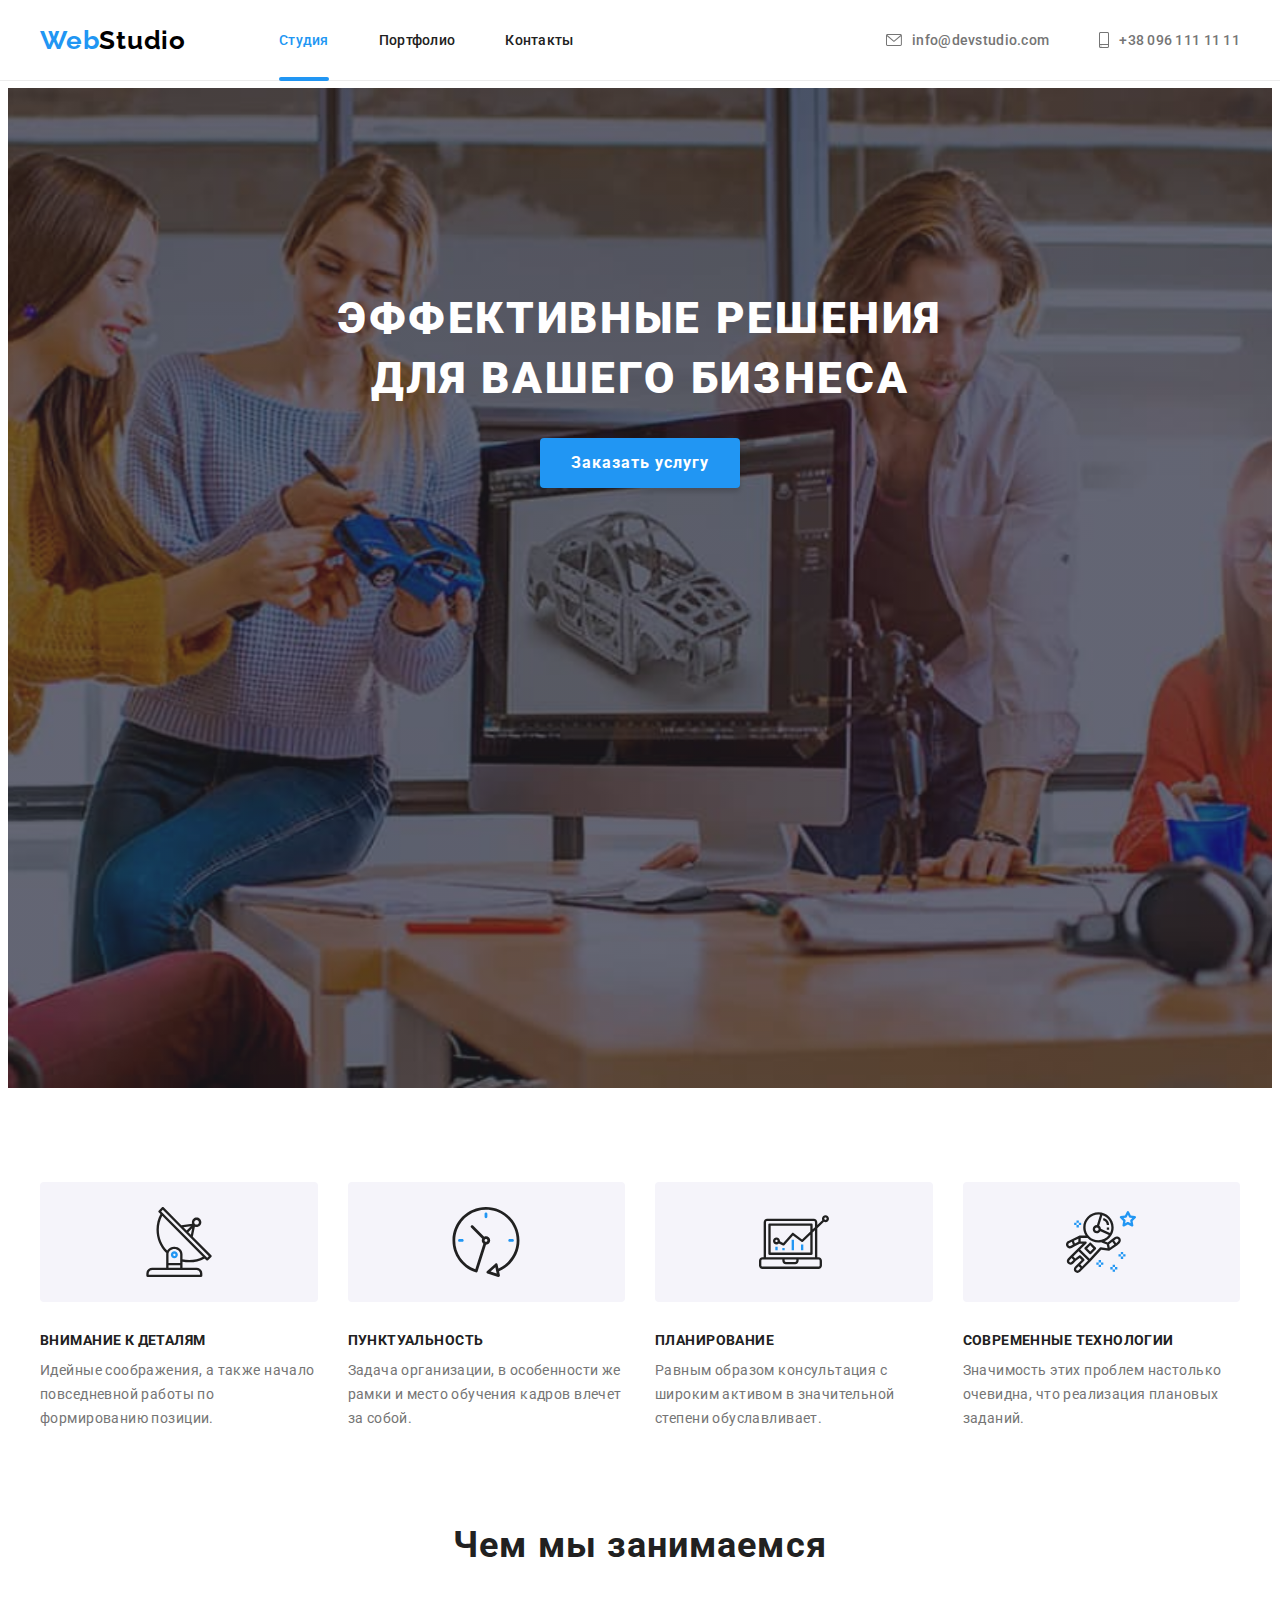
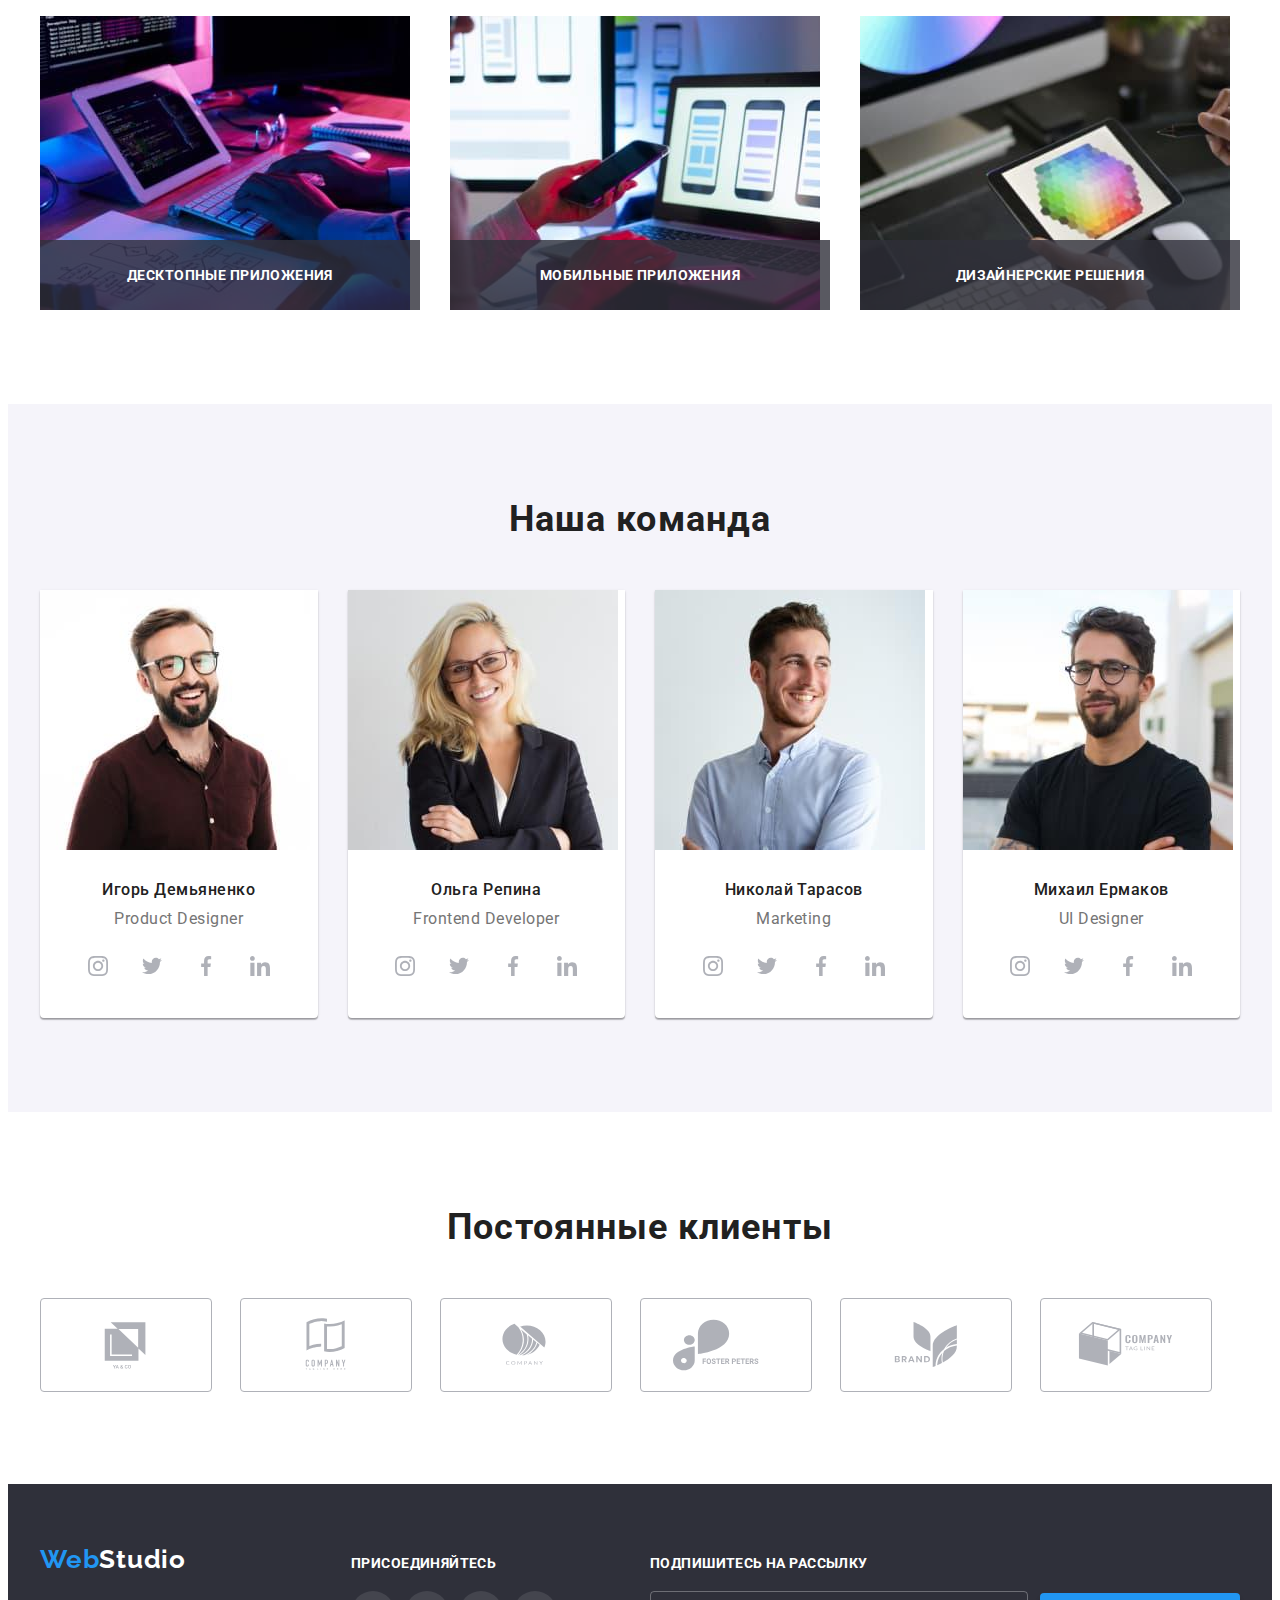
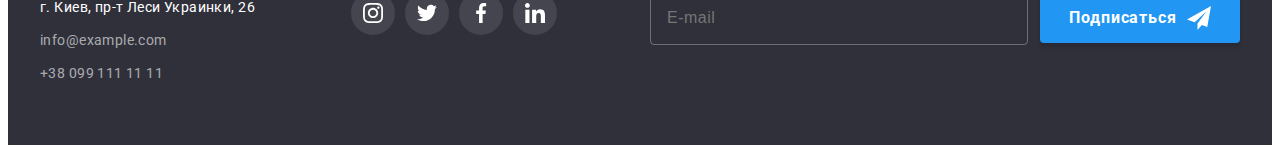
==== commit 892b343e: "Возвращает названия секций, их тайтлов и контейнеров" ====
--- a/index.html
+++ b/index.html
@@ -14,12 +14,12 @@
 </head>
 <body>
     <!-- шапка сайта -->
-    <header class="header">
-        <div class="header__container">
+    <header>
+        <div class="container container--header">
         <a href="./index.html" lang="en" class="logo">Web<span class="logo__studio_header">Studio</span></a>
         <nav>
             <ul class="site-nav">
-                <li class="site-nav__item"><a href="" class="site-nav__link site-nav__link_current">Студия</a></li>
+                <li class="site-nav__item"><a href="" class="site-nav__link site-nav__link--current">Студия</a></li>
                 <li class="site-nav__item"><a href="./portfolio.html" class="site-nav__link">Портфолио</a></li>
                 <li class="site-nav__item"><a href="" class="site-nav__link">Контакты</a></li>
             </ul>
@@ -49,92 +49,92 @@
     <!-- уникальные данные страницы -->
     <main>
         <section class="hero">
-            <div class="hero__container">
+            <div class="container container--hero">
             <h1 class="hero__title">Эффективные решения для вашего бизнеса</h1>
             <button type="button" class="hero__button" data-modal-open>Заказать услугу</button>
         </div>
         </section>
         
-        <section class="features">
-            <div class="features__container">
-            <h2 class="features__title visually-hidden">Особенности</h2>
-            <ul class="features-list">
-                <li class="features-list__item">
-                    <div class="features-list__icon">
+        <section class="section section--features">
+            <div class="container">
+            <h2 class="section__title visually-hidden">Особенности</h2>
+            <ul class="features">
+                <li class="features__item">
+                    <div class="features__icon">
                     <svg width="70" height="70">
                         <use href="./images/icons.svg#icon-antenna"></use>
                     </svg>
                     </div>
-                    <h3 class="features-list__name">Внимание к деталям</h3>
-                    <p class="features-list__desc">Идейные соображения, а также начало повседневной работы по формированию позиции.</p>
-                </li>
-                <li class="features-list__item">
-                    <div class="features-list__icon">
+                    <h3 class="features__title">Внимание к деталям</h3>
+                    <p class="features__desc">Идейные соображения, а также начало повседневной работы по формированию позиции.</p>
+                </li>
+                <li class="features__item">
+                    <div class="features__icon">
                     <svg width="70" height="70">
                         <use href="./images/icons.svg#icon-clock"></use>
                     </svg>
                     </div>
-                    <h3 class="features-list__name">Пунктуальность</h3>
-                    <p class="features-list__desc">Задача организации, в особенности же рамки и место обучения кадров влечет за собой.</p>
-                </li>
-                <li class="features-list__item">
-                    <div class="features-list__icon">
+                    <h3 class="features__title">Пунктуальность</h3>
+                    <p class="features__desc">Задача организации, в особенности же рамки и место обучения кадров влечет за собой.</p>
+                </li>
+                <li class="features__item">
+                    <div class="features__icon">
                     <svg width="70" height="70">
                         <use href="./images/icons.svg#icon-diagram"></use>
                     </svg>
                     </div>
-                    <h3 class="features-list__name">Планирование</h3>
-                    <p class="features-list__desc">Равным образом консультация с широким активом в значительной степени обуславливает.</p>
-                </li>
-                <li class="features-list__item">
-                    <div class="features-list__icon">
+                    <h3 class="features__title">Планирование</h3>
+                    <p class="features__desc">Равным образом консультация с широким активом в значительной степени обуславливает.</p>
+                </li>
+                <li class="features__item">
+                    <div class="features__icon">
                     <svg width="70" height="70">
                         <use href="./images/icons.svg#icon-astronaut"></use>
                     </svg>
                     </div>
-                    <h3 class="features-list__name">Современные технологии</h3>
-                    <p class="features-list__desc">Значимость этих проблем настолько очевидна, что реализация плановых заданий.</p>
+                    <h3 class="features__title">Современные технологии</h3>
+                    <p class="features__desc">Значимость этих проблем настолько очевидна, что реализация плановых заданий.</p>
                 </li>
             </ul>
             </div>
         </section>
 
-        <section class="works">
-            <div class="works__container">
-            <h2 class="works__title">Чем мы занимаемся</h2>
-            <ul class="works-list">
-                <li class="works-list__item">
+        <section class="section">
+            <div class="container">
+            <h2 class="section-title">Чем мы занимаемся</h2>
+            <ul class="works">
+                <li class="works__item">
                     <img src="./images/box_1.jpg" alt="Руки на клавиатуре перед планшетом" width="370">
-                    <div class="works-list__label">
-                        <h3 class="works-list__name">Десктопные приложения</h3>
-                    </div>
-                </li>
-                <li class="works-list__item">
+                    <div class="works__label">
+                        <h3 class="works__title">Десктопные приложения</h3>
+                    </div>
+                </li>
+                <li class="works__item">
                     <img src="./images/box_2.jpg" alt="В левой руке смартфон, правая рука - на тачпаде ноутбука. На экране ноутбука макеты смартфонов" width="370">
-                    <div class="works-list__label">
-                        <h3 class="works-list__name">Мобильные приложения</h3>
-                    </div>
-                </li>
-                <li class="works-list__item">
+                    <div class="works__label">
+                        <h3 class="works__title">Мобильные приложения</h3>
+                    </div>
+                </li>
+                <li class="works__item">
                     <img src="./images/box_3.jpg" alt="В левой руке планшет, в правой маркер, руки находятся над компьютерным столом" width="370">
-                    <div class="works-list__label">
-                        <h3 class="works-list__name">Дизайнерские решения</h3>
+                    <div class="works__label">
+                        <h3 class="works__title">Дизайнерские решения</h3>
                     </div>
                 </li>
             </ul>
             </div>
         </section>
 
-        <section class="team">
-            <div class="team__container">
-            <h2 class="team__title">Наша команда</h2>
-            <ul class="team-list">
-                <li class="team-list__item">
+        <section class="section section--team">
+            <div class="container">
+            <h2 class="section-title">Наша команда</h2>
+            <ul class="team">
+                <li class="team__item">
                     <img src="./images/team_1.jpg" alt="Мужчина-шатен с бородой и в очках улыбается" width="270" class="member-image">
-                    <div class="team-list__content">
-                        <h3 class="team-list__name">Игорь Демьяненко</h3>
-                        <p lang="en" class="team-list__desc">Product Designer</p>
-                        <ul class="socials team-list__socials">
+                    <div class="team__content">
+                        <h3 class="team__title">Игорь Демьяненко</h3>
+                        <p lang="en" class="team__desc">Product Designer</p>
+                        <ul class="socials">
                             <li class="socials__item">
                                 <a href="" class="socials__link">
                                     <svg class="socials__icon" width="20" height="20">
@@ -166,12 +166,12 @@
                         </ul>
                     </div>
                 </li>
-                <li class="team-list__item">
+                <li class="team__item">
                     <img src="./images/team_2.jpg" alt="Женщина-блондинка в очках улыбается" width="270" class="member-image">
-                    <div class="team-list__content">
-                        <h3 class="team-list__name">Ольга Репина</h3>
-                        <p lang="en" class="team-list__desc">Frontend Developer</p>
-                        <ul class="socials team-list__socials">
+                    <div class="team__content">
+                        <h3 class="team__title">Ольга Репина</h3>
+                        <p lang="en" class="team__desc">Frontend Developer</p>
+                        <ul class="socials">
                             <li class="socials__item">
                                 <a href="" class="socials__link">
                                     <svg class="socials__icon" width="20" height="20">
@@ -203,12 +203,12 @@
                         </ul>
                     </div>
                 </li>
-                <li class="team-list__item">
+                <li class="team__item">
                     <img src="./images/team_3.jpg" alt="Мужчина-шатен улыбается, смотрит в сторону" width="270" class="member-image">
-                    <div class="team-list__content">
-                        <h3 class="team-list__name">Николай Тарасов</h3>
-                        <p lang="en" class="team-list__desc">Marketing</p>
-                        <ul class="socials team-list__socials">
+                    <div class="team__content">
+                        <h3 class="team__title">Николай Тарасов</h3>
+                        <p lang="en" class="team__desc">Marketing</p>
+                        <ul class="socials">
                             <li class="socials__item">
                                 <a href="" class="socials__link">
                                     <svg class="socials__icon" width="20" height="20">
@@ -240,12 +240,12 @@
                         </ul>
                     </div>
                 </li>
-                <li class="team-list__item">
+                <li class="team__item">
                     <img src="./images/team_4.jpg" alt="Мужчина-брюнет с бородой и в очках улыбается" width="270" class="member-image">
-                    <div class="team-list__content">
-                        <h3 class="team-list__name">Михаил Ермаков</h3>
-                        <p lang="en" class="team-list__desc">UI Designer</p>
-                        <ul class="socials team-list__socials">
+                    <div class="team__content">
+                        <h3 class="team__title">Михаил Ермаков</h3>
+                        <p lang="en" class="team__desc">UI Designer</p>
+                        <ul class="socials">
                             <li class="socials__item">
                                 <a href="" class="socials__link">
                                     <svg class="socials__icon" width="20" height="20">
@@ -281,48 +281,48 @@
             </div>
         </section>
 
-        <section class="clients">
-            <div class="clients__container">
-                <h2 class="clients__title">Постоянные клиенты</h2>
-                <ul class="clients-list">
-                    <li class="clients-list__item">
-                        <a href="" class="clients-list__link">
-                            <svg class="clients-list__icon" width="106" height="60">
+        <section class="section">
+            <div class="container">
+                <h2 class="section-title">Постоянные клиенты</h2>
+                <ul class="clients">
+                    <li class="clients__item">
+                        <a href="" class="clients__link">
+                            <svg class="clients__icon" width="106" height="60">
                                 <use href="./images/icons.svg#icon-client1"></use>
                             </svg>
                         </a>
                     </li>
-                    <li class="clients-list__item">
-                        <a href="" class="clients-list__link">
-                            <svg class="clients-list__icon" width="106" height="60">
+                    <li class="clients__item">
+                        <a href="" class="clients__link">
+                            <svg class="clients__icon" width="106" height="60">
                                 <use href="./images/icons.svg#icon-client2"></use>
                             </svg>
                         </a>
                     </li>
-                    <li class="clients-list__item">
-                        <a href="" class="clients-list__link">
-                            <svg class="clients-list__icon" width="106" height="60">
+                    <li class="clients__item">
+                        <a href="" class="clients__link">
+                            <svg class="clients__icon" width="106" height="60">
                                 <use href="./images/icons.svg#icon-client3"></use>
                             </svg>
                         </a>
                     </li>
-                    <li class="clients-list__item">
-                        <a href="" class="clients-list__link">
-                            <svg class="clients-list__icon" width="106" height="60">
+                    <li class="clients__item">
+                        <a href="" class="clients__link">
+                            <svg class="clients__icon" width="106" height="60">
                                 <use href="./images/icons.svg#icon-client4"></use>
                             </svg>
                         </a>
                     </li>
-                    <li class="clients-list__item">
-                        <a href="" class="clients-list__link">
-                            <svg class="clients-list__icon" width="106" height="60">
+                    <li class="clients__item">
+                        <a href="" class="clients__link">
+                            <svg class="clients__icon" width="106" height="60">
                                 <use href="./images/icons.svg#icon-client5"></use>
                             </svg>
                         </a>
                     </li>
-                    <li class="clients-list__item">
-                        <a href="" class="clients-list__link">
-                            <svg class="clients-list__icon" width="106" height="60">
+                    <li class="clients__item">
+                        <a href="" class="clients__link">
+                            <svg class="clients__icon" width="106" height="60">
                                 <use href="./images/icons.svg#icon-client6"></use>
                             </svg>
                         </a>
@@ -334,7 +334,7 @@
     
     <!-- подвал сайта -->
     <footer>
-        <div class="footer__container">
+        <div class="container container--footer">
             <div class="footer__block">
                 <a href="./index.html" lang="en" class="logo">Web<span class="logo__studio_footer">Studio</span></a>
                 <address class="address">
@@ -347,7 +347,7 @@
             </div>
             <div class="footer__block">
                 <h3 class="footer__subtitle">Присоединяйтесь</h3>
-                <ul class="socials footer__socials">
+                <ul class="socials">
                     <li class="socials__item">
                         <a href="" class="socials__link">
                             <svg class="socials__icon" width="20" height="20">
--- a/css/main.min.css
+++ b/css/main.min.css
@@ -1,2 +1,2 @@
-:root{--primary-text-color: #757575;--title-text-color: #212121;--accent-color: #2196f3;--primary-bg-color: #fff;--footer-bg-color: #2f303a;--footer-contacts-color: rgba(255, 255, 255, 0.6);--logo-studio-header-color: #000;--secondary-bg-color: #f5f4fa;--border-color: #ececec;--border-portfolio: #eeeeee;--hero-overlay-color: rgba(47, 48, 58, 0.4);--footer-social-bg-color: rgba(255, 255, 255, 0.1);--team-social-icon-color: #afb1b8;--project-overlay-color: rgba(33, 150, 243, 0.9);--work-overlay-color: rgba(47, 48, 58, 0.8);--backdrop-color: rgba(0, 0, 0, 0.2);--modal-btn-hover: #188ce8;--primary-animation: 250ms cubic-bezier(0.4, 0, 0.2, 1)}p,h1,h2,h3,h4,h5,h6{margin:0}ul{margin:0;padding-left:0;list-style:none}input{outline:none}img{display:block;max-width:100%;height:auto}body{padding-top:80px;font-family:"Roboto", sans-serif;color:var(--primary-text-color);background-color:var(--primary-bg-color)}.visually-hidden{position:absolute;width:1px;height:1px;margin:-1px;padding:0;overflow:hidden;border:0;clip:rect(0 0 0 0)}.header__container,.hero__container,.features__container,.works__container,.team__container,.clients__container,.projects__container,.footer__container{width:1200px;padding:0 15px;margin:0 auto}.features__title,.works__title,.team__title,.clients__title,.projects__title{margin-bottom:50px;text-align:center;font-size:36px;font-weight:700;line-height:1.16667;letter-spacing:.03em;color:var(--title-text-color)}.modal__button,.hero__button,.subscription__button{width:200px;height:50px;font-family:inherit;font-size:16px;font-weight:700;line-height:1.875;letter-spacing:.06em;color:var(--primary-bg-color);background-color:var(--accent-color);border-color:transparent;box-shadow:0px 4px 4px rgba(0,0,0,0.15);border-radius:4px;cursor:pointer;transition:color var(--primary-animation),background-color var(--primary-animation)}.site-nav__link,.contacts__link,.logo,.projects-list__link,.address__map,.address__link{text-decoration:none;transition:color var(--primary-animation)}.site-nav__link:hover,.contacts__link:hover,.logo:hover,.projects-list__link:hover,.address__map:hover,.address__link:hover,.site-nav__link:focus,.contacts__link:focus,.logo:focus,.projects-list__link:focus,.address__map:focus,.address__link:focus{color:var(--accent-color)}.socials{display:flex;justify-content:center}.socials__item{width:44px;height:44px}.socials__item:not(:first-child){margin-left:10px}.team-list__socials .socials__link{background-color:var(--primary-bg-color)}.team-list__socials .socials__link:hover .socials__icon,.team-list__socials .socials__link:focus .socials__icon{fill:var(--primary-bg-color)}.team-list__socials .socials__icon{fill:var(--team-social-icon-color);transition:fill var(--primary-animation)}.footer__socials .socials__link{background-color:var(--footer-social-bg-color)}.footer__socials .socials__icon{fill:var(--primary-bg-color)}.socials__link{display:flex;align-items:center;justify-content:center;width:100%;height:100%;border-radius:50%;transition:background-color var(--primary-animation)}.socials__link:hover,.socials__link:focus{background-color:var(--accent-color)}.backdrop{position:fixed;z-index:1;top:0;left:0;width:100vw;height:100vh;background-color:var(--backdrop-color);opacity:1;transition:opacity var(--primary-animation),visibility var(--primary-animation)}.backdrop.is-hidden{opacity:0;visibility:hidden;pointer-events:none}.modal{position:absolute;top:50%;left:50%;transform:translate(-50%, -50%) scale(1);transition:transform var(--primary-animation),opacity var(--primary-animation);min-width:528px;min-height:581px;padding:40px 40px;background-color:var(--primary-bg-color);box-shadow:0px 1px 3px rgba(0,0,0,0.12),0px 1px 1px rgba(0,0,0,0.14),0px 2px 1px rgba(0,0,0,0.2);border-radius:4px}.backdrop.is-hidden .modal{transform:translate(-50%, -50%) scale(0.9);opacity:0}.close__button{position:absolute;display:flex;align-items:center;justify-content:center;top:8px;right:8px;border-radius:50%;width:30px;height:30px;background-color:transparent;border:1px solid rgba(0,0,0,0.1);cursor:pointer;transition:fill var(--primary-animation)}.close__button:hover,.close__button:focus{fill:var(--accent-color)}.modal__title{font-size:20px;font-weight:700;line-height:1.15;letter-spacing:.03em;text-align:center;margin-bottom:12px;color:var(--title-text-color)}.modal__field{display:flex;flex-direction:column-reverse;position:relative}.modal__field:not(:nth-child(4)){margin-bottom:10px}.modal__field:nth-child(4){margin-bottom:20px}.modal__label{font-size:12px;font-weight:400;line-height:1.16667;letter-spacing:.01em;margin-bottom:4px}.modal__input{width:100%;height:40px;padding:11px 12px 11px 42px;font-size:14px;font-weight:400;line-height:1.14286;letter-spacing:.01em;color:var(--title-text-color);border:1px solid rgba(33,33,33,0.2);border-radius:4px;transition:border-color var(--primary-animation)}.modal__input.comment{height:120px;padding:12px 16px;outline:none;resize:none}.modal__input.comment::placeholder{color:rgba(117,117,117,0.5)}.modal__icon{position:absolute;fill:var(--title-text-color);left:12px;top:50%;transition:fill var(--primary-animation)}.modal__input:focus{border-color:var(--accent-color)}.modal__input:focus ~ .modal__icon{fill:var(--accent-color)}.modal__agreement{margin-bottom:30px}.modal__checkbox__label{display:flex;align-items:center;justify-content:center;font-size:14px;font-weight:400;line-height:1.71429;letter-spacing:.03em;font-size:14px;line-height:1.71}.modal__checkbox__icon{margin-right:8px;border:2px solid var(--title-text-color);border-radius:2px;transition:background-color var(--primary-animation),border-color var(--primary-animation)}.modal__checkbox:checked ~ .modal__checkbox__icon{background-color:var(--accent-color);border-color:var(--accent-color)}.agreement__link{color:var(--accent-color)}.modal__button{display:block;margin:0 auto}.modal__button:hover,.modal__button:focus{color:var(--primary-bg-color);background-color:var(--modal-btn-hover)}.header{position:fixed;z-index:1;width:100%;top:0;left:0;min-height:80px;border-bottom:1px solid var(--border-color);background-color:var(--primary-bg-color)}.header__container{display:flex;align-items:center}.header__container .logo{margin-right:93px}.site-nav{display:flex;align-items:center}.contacts{display:flex;align-items:center;margin-left:auto}.site-nav__item:not(:last-child),.contacts__item:not(:last-child){margin-right:50px}.site-nav__link,.contacts__link{display:block;padding-top:32px;padding-bottom:32px;font-size:14px;font-weight:500;line-height:1.14286;letter-spacing:.02em}.site-nav__link{color:var(--title-text-color);position:relative}.site-nav__link_current{color:var(--accent-color)}.site-nav__link_current::after{content:"";position:absolute;left:0;bottom:-1px;display:block;width:100%;height:4px;background-color:var(--accent-color);border-radius:2px}.contacts__link{display:flex;align-items:center;justify-content:center;width:100%;height:100%;color:var(--primary-text-color)}.contacts__icon{fill:var(--primary-text-color);margin-right:10px;transition:fill var(--primary-animation)}.contacts__link:hover .contacts__icon,.contacts__link:focus .contacts__icon{fill:var(--accent-color)}.logo{font-size:26px;font-weight:700;line-height:1.19231;letter-spacing:.03em;font-family:"Raleway", sans-serif;color:var(--accent-color)}.logo__studio_header{color:var(--logo-studio-header-color)}.logo__studio_footer{color:var(--primary-bg-color)}.hero{margin:0 auto;padding-top:200px;padding-bottom:200px;max-width:1600px;min-height:600px;background-image:linear-gradient(rgba(47,48,58,0.4), rgba(47,48,58,0.4)),url("../images/hero-image.jpg");background-repeat:no-repeat;background-position:center;background-size:cover;background-color:var(--footer-bg-color)}.hero__container{display:flex;flex-direction:column;align-items:center}.hero__title{margin:0 auto;font-size:44px;font-weight:900;line-height:1.36364;letter-spacing:.06em;text-align:center;text-transform:uppercase;max-width:696px;color:var(--primary-bg-color)}.hero__button{margin-top:30px}.hero__button:hover,.hero__button:focus{color:var(--accent-color);background-color:var(--primary-bg-color)}.features{padding-top:94px;padding-bottom:0px}.features-list{display:flex;margin-left:calc(-1 * 30px)}.features-list__item{flex-basis:calc(100% / 4 - 30px);margin-left:30px}.features-list__icon{display:flex;align-items:center;justify-content:center;height:120px;background-color:var(--secondary-bg-color);border-radius:4px;margin-bottom:30px}.features-list__name{font-size:14px;font-weight:700;line-height:1.14286;letter-spacing:.03em;text-transform:uppercase;color:var(--title-text-color);margin-bottom:10px}.features-list__desc{font-size:14px;font-weight:400;line-height:1.71429;letter-spacing:.03em}.works{padding-top:94px;padding-bottom:94px}.works-list{display:flex;margin-left:calc(-1 * 30px)}.works-list__item{position:relative;overflow:hidden;flex-basis:calc(100% / 3 - 30px);margin-left:30px}.works-list__label{display:flex;align-items:center;justify-content:center;position:absolute;bottom:0;width:100%;height:70px;background-color:var(--work-overlay-color)}.works-list__name{font-size:14px;font-weight:700;line-height:1.14286;letter-spacing:.03em;text-transform:uppercase;color:var(--primary-bg-color)}.team{padding-top:94px;padding-bottom:94px;background-color:var(--secondary-bg-color)}.team-list{display:flex;margin-left:calc(-1 * 30px)}.team-list__item{flex-basis:calc(100% / 4 - 30px);margin-left:30px;background-color:var(--primary-bg-color);box-shadow:0px 1px 3px rgba(0,0,0,0.12),0px 1px 1px rgba(0,0,0,0.14),0px 2px 1px rgba(0,0,0,0.2);border-radius:0px 0px 4px 4px}.team-list__content{padding-top:30px;padding-bottom:30px}.team-list__desc,.team-list__name{text-align:center;margin-bottom:16px;font-size:16px;font-weight:400;line-height:1.1875;letter-spacing:.03em}.team-list__name{font-weight:500;margin-bottom:10px;color:var(--title-text-color)}.clients{padding-top:94px;padding-bottom:94px}.clients-list{display:flex}.clients-list__item{width:170px;height:92px}.clients-list__item:not(:first-child){margin-left:30px}.clients-list__link{display:flex;align-items:center;justify-content:center;width:100%;height:100%;border:1px solid var(--team-social-icon-color);border-radius:4px;transition:border-color var(--primary-animation)}.clients-list__link:hover,.clients-list__link:focus{border-color:var(--accent-color)}.clients-list__icon{fill:var(--team-social-icon-color);transition:fill var(--primary-animation)}.clients-list__link:hover .clients-list__icon,.clients-list__link:focus .clients-list__icon{fill:var(--accent-color)}.filters-list{display:flex;align-items:center;justify-content:center;margin-bottom:50px}.filters-list__item:not(:first-child){margin-left:8px}.filters-list__button{padding:6px 22px;font-family:inherit;font-size:16px;font-weight:500;line-height:1.625;letter-spacing:.03em;color:var(--title-text-color);background-color:var(--secondary-bg-color);border-color:transparent;border-radius:4px;cursor:pointer;transition:color var(--primary-animation),background-color var(--primary-animation),box-shadow var(--primary-animation)}.filters-list__button:hover,.filters-list__button:focus{color:var(--primary-bg-color);background-color:var(--accent-color);box-shadow:0px 3px 1px rgba(0,0,0,0.1),0px 1px 2px rgba(0,0,0,0.08),0px 2px 2px rgba(0,0,0,0.12)}.projects{padding-top:94px;padding-bottom:94px}.projects-list{display:flex;flex-wrap:wrap;margin-top:calc(-1 * 30px);margin-left:calc(-1 * 30px)}.projects-list__item{flex-basis:calc(100% / 3 - 30px);margin-top:30px;margin-left:30px}.projects-list__link{display:block;transition:box-shadow var(--primary-animation)}.projects-list__link:hover,.projects-list__link:focus{box-shadow:0px 1px 1px rgba(0,0,0,0.12),0px 4px 4px rgba(0,0,0,0.06),1px 4px 6px rgba(0,0,0,0.16)}.projects-list__thumb{position:relative;overflow:hidden}.projects-list__overlay{position:absolute;top:0;bottom:0;width:100%;height:100%;background-color:var(--project-overlay-color);transform:translateY(100%);transition:transform var(--primary-animation)}.projects-list__link:hover .projects-list__overlay,.projects-list__link:focus .projects-list__overlay{transform:translateY(0)}.projects-list__text{padding:63px 24px;font-size:18px;line-height:1.56;color:var(--primary-bg-color)}.projects-list__content{padding:20px 24px;border-right:1px solid var(--border-portfolio);border-left:1px solid var(--border-portfolio);border-bottom:1px solid var(--border-portfolio)}.projects-list__name{margin-bottom:4px;font-size:18px;font-weight:700;line-height:2;letter-spacing:.06em;color:var(--title-text-color)}.projects-list__desc{font-size:16px;font-weight:400;line-height:1.875;letter-spacing:.03em;color:var(--primary-text-color)}footer{padding-top:60px;padding-bottom:60px;background-color:var(--footer-bg-color)}.footer__container{display:flex;align-items:baseline}.footer__block:nth-child(1){flex-grow:1}.footer__block:nth-child(2){margin-right:93px;margin-left:70px}.address{margin-top:20px}.address__list{font-style:normal;font-size:14px;font-weight:400;line-height:1.71429;letter-spacing:.03em}.address__item:not(:last-child){margin-bottom:9px}.address__map{color:var(--primary-bg-color)}.address__link{color:var(--footer-contacts-color)}.footer__subtitle{font-size:14px;font-weight:700;line-height:1.14286;letter-spacing:.03em;text-transform:uppercase;color:var(--primary-bg-color);margin-bottom:20px}.subscriprion__form{display:flex;align-items:center;margin-top:20px}.subscriprion__email{margin-right:12px}.subscriprion__input{height:50px;width:358px;font-size:16px;font-weight:400;line-height:1.25;letter-spacing:.03em;color:var(--footer-contacts-color);padding-left:16px;background-color:transparent;border:1px solid rgba(255,255,255,0.3);border-radius:4px}.subscription__data{right:28px;display:flex;align-items:center;justify-content:center}.subscription__icon{margin-left:10px;fill:var(--primary-bg-color);transition:fill var(--primary-animation)}.subscription__button:hover .subscription__icon,.subscription__button:focus .subscription__icon{fill:var(--accent-color)}.subscription__button:hover,.subscription__button:focus{color:var(--accent-color);background-color:var(--primary-bg-color)}
+:root{--primary-text-color: #757575;--title-text-color: #212121;--accent-color: #2196f3;--primary-bg-color: #fff;--footer-bg-color: #2f303a;--footer-contacts-color: rgba(255, 255, 255, 0.6);--logo-studio-header-color: #000;--secondary-bg-color: #f5f4fa;--border-color: #ececec;--border-portfolio: #eeeeee;--hero-overlay-color: rgba(47, 48, 58, 0.4);--footer-social-bg-color: rgba(255, 255, 255, 0.1);--team-social-icon-color: #afb1b8;--project-overlay-color: rgba(33, 150, 243, 0.9);--work-overlay-color: rgba(47, 48, 58, 0.8);--backdrop-color: rgba(0, 0, 0, 0.2);--modal-btn-hover: #188ce8;--primary-animation: 250ms cubic-bezier(0.4, 0, 0.2, 1)}p,h1,h2,h3,h4,h5,h6{margin:0}ul{margin:0;padding-left:0;list-style:none}input{outline:none}img{display:block;max-width:100%;height:auto}body{padding-top:80px;font-family:"Roboto", sans-serif;color:var(--primary-text-color);background-color:var(--primary-bg-color)}.visually-hidden{position:absolute;width:1px;height:1px;margin:-1px;padding:0;overflow:hidden;border:0;clip:rect(0 0 0 0)}.modal__button,.hero__button,.subscription__button{width:200px;height:50px;font-family:inherit;font-size:16px;font-weight:700;line-height:1.875;letter-spacing:.06em;color:var(--primary-bg-color);background-color:var(--accent-color);border-color:transparent;box-shadow:0px 4px 4px rgba(0,0,0,0.15);border-radius:4px;cursor:pointer;transition:color var(--primary-animation),background-color var(--primary-animation)}.site-nav__link,.contacts__link,.logo,.projects__link,.address__map,.address__link{text-decoration:none;transition:color var(--primary-animation)}.site-nav__link:hover,.contacts__link:hover,.logo:hover,.projects__link:hover,.address__map:hover,.address__link:hover,.site-nav__link:focus,.contacts__link:focus,.logo:focus,.projects__link:focus,.address__map:focus,.address__link:focus{color:var(--accent-color)}.container{width:1200px;padding:0 15px;margin:0 auto}.section{padding-top:94px;padding-bottom:94px}.section-title{margin-bottom:50px;text-align:center;font-size:36px;font-weight:700;line-height:1.16667;letter-spacing:.03em;color:var(--title-text-color)}.socials{display:flex;justify-content:center}.socials__item{width:44px;height:44px}.socials__item:not(:first-child){margin-left:10px}.team .socials__link{background-color:var(--primary-bg-color)}.team .socials__icon{fill:var(--team-social-icon-color)}footer .socials__link{background-color:var(--footer-social-bg-color)}footer .socials__icon{fill:var(--primary-bg-color)}.socials__link{display:flex;align-items:center;justify-content:center;width:100%;height:100%;border-radius:50%;transition:background-color var(--primary-animation)}.socials__link:hover,.socials__link:focus{background-color:var(--accent-color)}.socials__icon{transition:fill var(--primary-animation)}.socials__link:hover .socials__icon,.socials__link:focus .socials__icon{fill:var(--primary-bg-color)}.backdrop{position:fixed;z-index:1;top:0;left:0;width:100vw;height:100vh;background-color:var(--backdrop-color);opacity:1;transition:opacity var(--primary-animation),visibility var(--primary-animation)}.backdrop.is-hidden{opacity:0;visibility:hidden;pointer-events:none}.modal{position:absolute;top:50%;left:50%;transform:translate(-50%, -50%) scale(1);transition:transform var(--primary-animation),opacity var(--primary-animation);min-width:528px;min-height:581px;padding:40px 40px;background-color:var(--primary-bg-color);box-shadow:0px 1px 3px rgba(0,0,0,0.12),0px 1px 1px rgba(0,0,0,0.14),0px 2px 1px rgba(0,0,0,0.2);border-radius:4px}.backdrop.is-hidden .modal{transform:translate(-50%, -50%) scale(0.9);opacity:0}.close__button{position:absolute;display:flex;align-items:center;justify-content:center;top:8px;right:8px;border-radius:50%;width:30px;height:30px;background-color:transparent;border:1px solid rgba(0,0,0,0.1);cursor:pointer;transition:fill var(--primary-animation)}.close__button:hover,.close__button:focus{fill:var(--accent-color)}.modal__title{font-size:20px;font-weight:700;line-height:1.15;letter-spacing:.03em;text-align:center;margin-bottom:12px;color:var(--title-text-color)}.modal__field{display:flex;flex-direction:column-reverse;position:relative}.modal__field:not(:nth-child(4)){margin-bottom:10px}.modal__field:nth-child(4){margin-bottom:20px}.modal__label{font-size:12px;font-weight:400;line-height:1.16667;letter-spacing:.01em;margin-bottom:4px}.modal__input{width:100%;height:40px;padding:11px 12px 11px 42px;font-size:14px;font-weight:400;line-height:1.14286;letter-spacing:.01em;color:var(--title-text-color);border:1px solid rgba(33,33,33,0.2);border-radius:4px;transition:border-color var(--primary-animation)}.modal__input.comment{height:120px;padding:12px 16px;outline:none;resize:none}.modal__input.comment::placeholder{color:rgba(117,117,117,0.5)}.modal__icon{position:absolute;fill:var(--title-text-color);left:12px;top:50%;transition:fill var(--primary-animation)}.modal__input:focus{border-color:var(--accent-color)}.modal__input:focus ~ .modal__icon{fill:var(--accent-color)}.modal__agreement{margin-bottom:30px}.modal__checkbox__label{display:flex;align-items:center;justify-content:center;font-size:14px;font-weight:400;line-height:1.71429;letter-spacing:.03em;font-size:14px;line-height:1.71}.modal__checkbox__icon{margin-right:8px;border:2px solid var(--title-text-color);border-radius:2px;transition:background-color var(--primary-animation),border-color var(--primary-animation)}.modal__checkbox:checked ~ .modal__checkbox__icon{background-color:var(--accent-color);border-color:var(--accent-color)}.agreement__link{color:var(--accent-color)}.modal__button{display:block;margin:0 auto}.modal__button:hover,.modal__button:focus{color:var(--primary-bg-color);background-color:var(--modal-btn-hover)}header{position:fixed;z-index:1;width:100%;top:0;left:0;min-height:80px;border-bottom:1px solid var(--border-color);background-color:var(--primary-bg-color)}.container--header{display:flex;align-items:center}.container--header .logo{margin-right:93px}.site-nav{display:flex;align-items:center}.contacts{display:flex;align-items:center;margin-left:auto}.site-nav__item:not(:last-child),.contacts__item:not(:last-child){margin-right:50px}.site-nav__link,.contacts__link{display:block;padding-top:32px;padding-bottom:32px;font-size:14px;font-weight:500;line-height:1.14286;letter-spacing:.02em}.site-nav__link{color:var(--title-text-color);position:relative}.site-nav__link--current{color:var(--accent-color)}.site-nav__link--current::after{content:"";position:absolute;left:0;bottom:-1px;display:block;width:100%;height:4px;background-color:var(--accent-color);border-radius:2px}.contacts__link{display:flex;align-items:center;justify-content:center;width:100%;height:100%;color:var(--primary-text-color)}.contacts__icon{fill:var(--primary-text-color);margin-right:10px;transition:fill var(--primary-animation)}.contacts__link:hover .contacts__icon,.contacts__link:focus .contacts__icon{fill:var(--accent-color)}.logo{font-size:26px;font-weight:700;line-height:1.19231;letter-spacing:.03em;font-family:"Raleway", sans-serif;color:var(--accent-color)}.logo__studio_header{color:var(--logo-studio-header-color)}.logo__studio_footer{color:var(--primary-bg-color)}.hero{margin:0 auto;padding-top:200px;padding-bottom:200px;max-width:1600px;min-height:600px;background-image:linear-gradient(rgba(47,48,58,0.4), rgba(47,48,58,0.4)),url("../images/hero-image.jpg");background-repeat:no-repeat;background-position:center;background-size:cover;background-color:var(--footer-bg-color)}.container--hero{display:flex;flex-direction:column;align-items:center}.hero__title{margin:0 auto;font-size:44px;font-weight:900;line-height:1.36364;letter-spacing:.06em;text-align:center;text-transform:uppercase;max-width:696px;color:var(--primary-bg-color)}.hero__button{margin-top:30px}.hero__button:hover,.hero__button:focus{color:var(--accent-color);background-color:var(--primary-bg-color)}.section--features{padding-bottom:0px}.features{display:flex;margin-left:calc(-1 * 30px)}.features__item{flex-basis:calc(100% / 4 - 30px);margin-left:30px}.features__icon{display:flex;align-items:center;justify-content:center;height:120px;background-color:var(--secondary-bg-color);border-radius:4px;margin-bottom:30px}.features__title{font-size:14px;font-weight:700;line-height:1.14286;letter-spacing:.03em;text-transform:uppercase;color:var(--title-text-color);margin-bottom:10px}.features__desc{font-size:14px;font-weight:400;line-height:1.71429;letter-spacing:.03em}.works{display:flex;margin-left:calc(-1 * 30px)}.works__item{position:relative;overflow:hidden;flex-basis:calc(100% / 3 - 30px);margin-left:30px}.works__label{display:flex;align-items:center;justify-content:center;position:absolute;bottom:0;width:100%;height:70px;background-color:var(--work-overlay-color)}.works__title{font-size:14px;font-weight:700;line-height:1.14286;letter-spacing:.03em;text-transform:uppercase;color:var(--primary-bg-color)}.section--team{background-color:var(--secondary-bg-color)}.team{display:flex;margin-left:calc(-1 * 30px)}.team__item{flex-basis:calc(100% / 4 - 30px);margin-left:30px;background-color:var(--primary-bg-color);box-shadow:0px 1px 3px rgba(0,0,0,0.12),0px 1px 1px rgba(0,0,0,0.14),0px 2px 1px rgba(0,0,0,0.2);border-radius:0px 0px 4px 4px}.team__content{padding-top:30px;padding-bottom:30px}.team__desc,.team__title{text-align:center;margin-bottom:16px;font-size:16px;font-weight:400;line-height:1.1875;letter-spacing:.03em}.team__title{font-weight:500;margin-bottom:10px;color:var(--title-text-color)}.clients{display:flex}.clients__item{width:170px;height:92px}.clients__item:not(:first-child){margin-left:30px}.clients__link{display:flex;align-items:center;justify-content:center;width:100%;height:100%;border:1px solid var(--team-social-icon-color);border-radius:4px;transition:border-color var(--primary-animation)}.clients__link:hover,.clients__link:focus{border-color:var(--accent-color)}.clients__icon{fill:var(--team-social-icon-color);transition:fill var(--primary-animation)}.clients__link:hover .clients__icon,.clients__link:focus .clients__icon{fill:var(--accent-color)}.filters{display:flex;align-items:center;justify-content:center;margin-bottom:50px}.filters__item:not(:first-child){margin-left:8px}.filters__button{padding:6px 22px;font-family:inherit;font-size:16px;font-weight:500;line-height:1.625;letter-spacing:.03em;color:var(--title-text-color);background-color:var(--secondary-bg-color);border-color:transparent;border-radius:4px;cursor:pointer;transition:color var(--primary-animation),background-color var(--primary-animation),box-shadow var(--primary-animation)}.filters__button:hover,.filters__button:focus{color:var(--primary-bg-color);background-color:var(--accent-color);box-shadow:0px 3px 1px rgba(0,0,0,0.1),0px 1px 2px rgba(0,0,0,0.08),0px 2px 2px rgba(0,0,0,0.12)}.projects{display:flex;flex-wrap:wrap;margin-top:calc(-1 * 30px);margin-left:calc(-1 * 30px)}.projects__item{flex-basis:calc(100% / 3 - 30px);margin-top:30px;margin-left:30px}.projects__link{display:block;transition:box-shadow var(--primary-animation)}.projects__link:hover,.projects__link:focus{box-shadow:0px 1px 1px rgba(0,0,0,0.12),0px 4px 4px rgba(0,0,0,0.06),1px 4px 6px rgba(0,0,0,0.16)}.projects__thumb{position:relative;overflow:hidden}.projects__overlay{position:absolute;top:0;bottom:0;width:100%;height:100%;background-color:var(--project-overlay-color);transform:translateY(100%);transition:transform var(--primary-animation)}.projects__link:hover .projects__overlay,.projects__link:focus .projects__overlay{transform:translateY(0)}.projects__text{padding:63px 24px;font-size:18px;line-height:1.56;color:var(--primary-bg-color)}.projects__content{padding:20px 24px;border-right:1px solid var(--border-portfolio);border-left:1px solid var(--border-portfolio);border-bottom:1px solid var(--border-portfolio)}.projects__title{margin-bottom:4px;font-size:18px;font-weight:700;line-height:2;letter-spacing:.06em;color:var(--title-text-color)}.projects__desc{font-size:16px;font-weight:400;line-height:1.875;letter-spacing:.03em;color:var(--primary-text-color)}footer{padding-top:60px;padding-bottom:60px;background-color:var(--footer-bg-color)}.container--footer{display:flex;align-items:baseline}.footer__block:nth-child(1){flex-grow:1}.footer__block:nth-child(2){margin-right:93px;margin-left:70px}.address{margin-top:20px}.address__list{font-style:normal;font-size:14px;font-weight:400;line-height:1.71429;letter-spacing:.03em}.address__item:not(:last-child){margin-bottom:9px}.address__map{color:var(--primary-bg-color)}.address__link{color:var(--footer-contacts-color)}.footer__subtitle{font-size:14px;font-weight:700;line-height:1.14286;letter-spacing:.03em;text-transform:uppercase;color:var(--primary-bg-color);margin-bottom:20px}.subscriprion__form{display:flex;align-items:center;margin-top:20px}.subscriprion__email{margin-right:12px}.subscriprion__input{height:50px;width:358px;font-size:16px;font-weight:400;line-height:1.25;letter-spacing:.03em;color:var(--footer-contacts-color);padding-left:16px;background-color:transparent;border:1px solid rgba(255,255,255,0.3);border-radius:4px}.subscription__data{right:28px;display:flex;align-items:center;justify-content:center}.subscription__icon{margin-left:10px;fill:var(--primary-bg-color);transition:fill var(--primary-animation)}.subscription__button:hover .subscription__icon,.subscription__button:focus .subscription__icon{fill:var(--accent-color)}.subscription__button:hover,.subscription__button:focus{color:var(--accent-color);background-color:var(--primary-bg-color)}
 /*# sourceMappingURL=main.min.css.map */